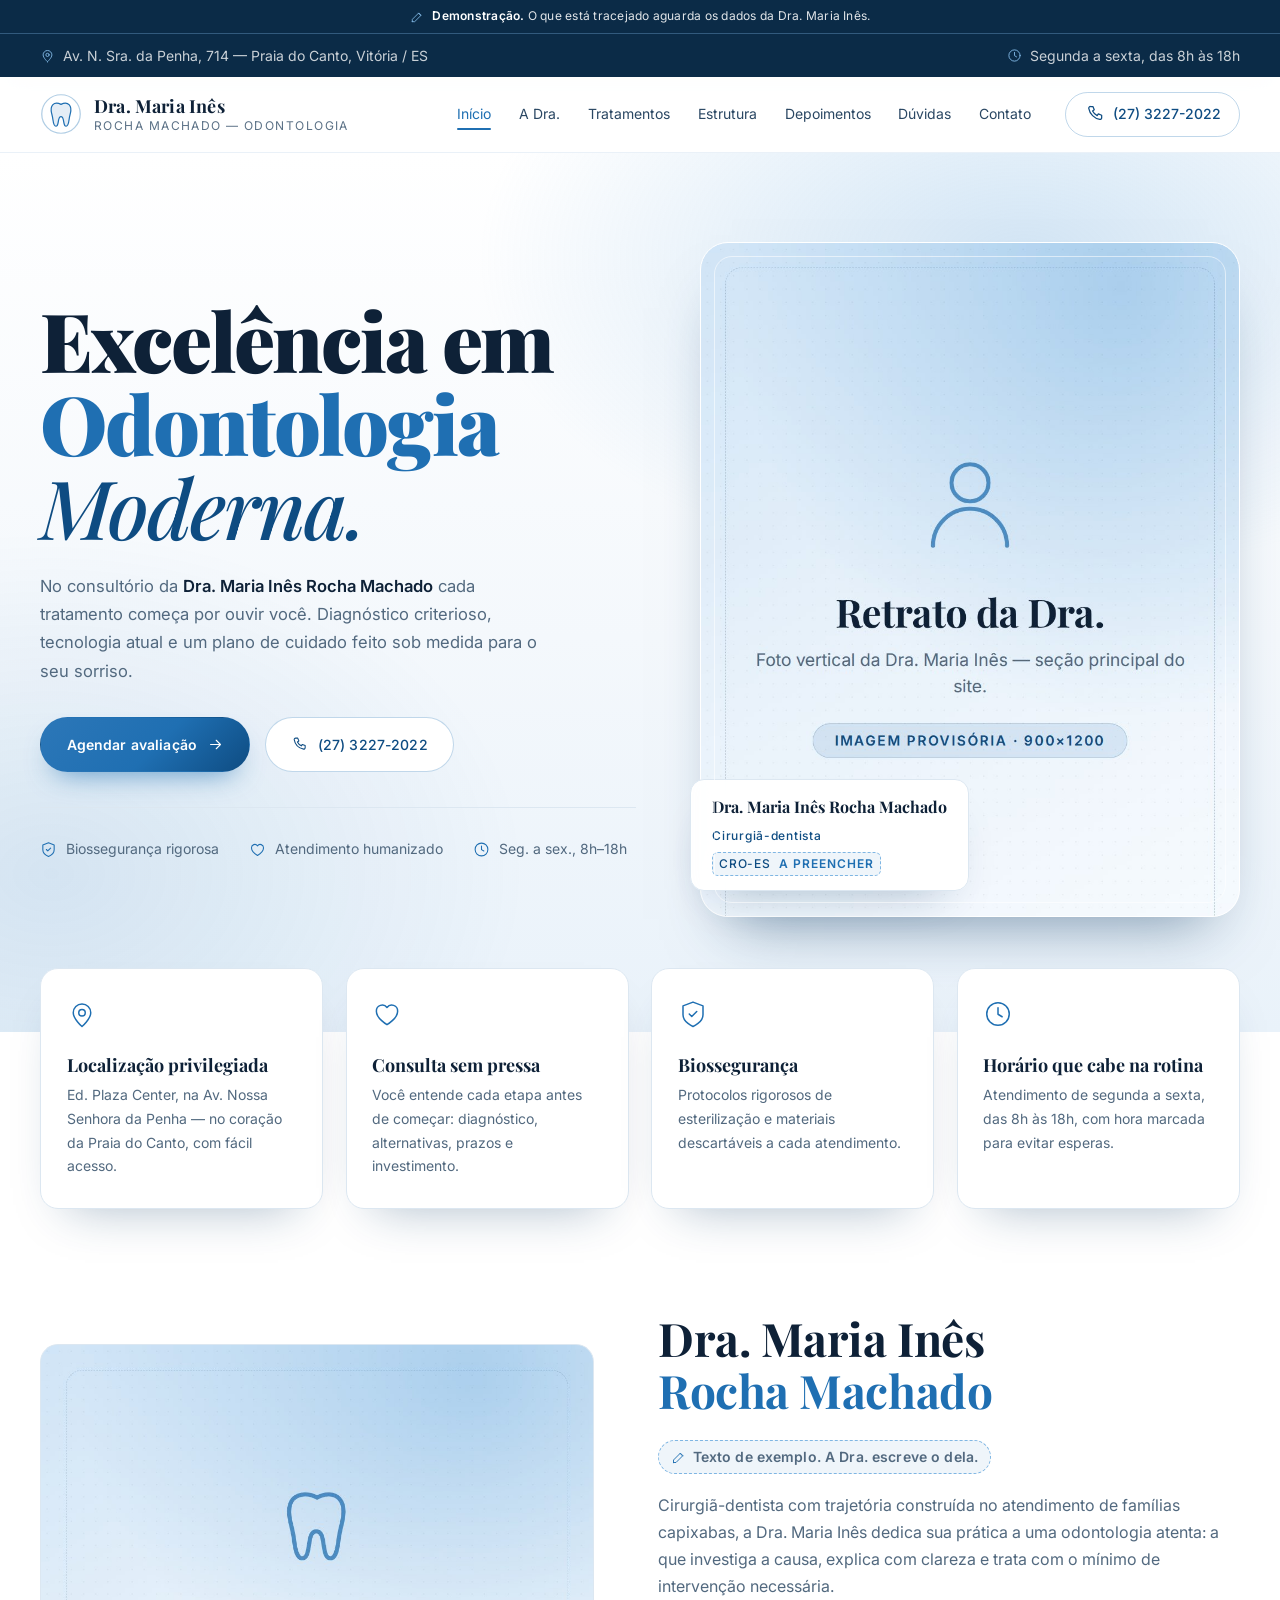
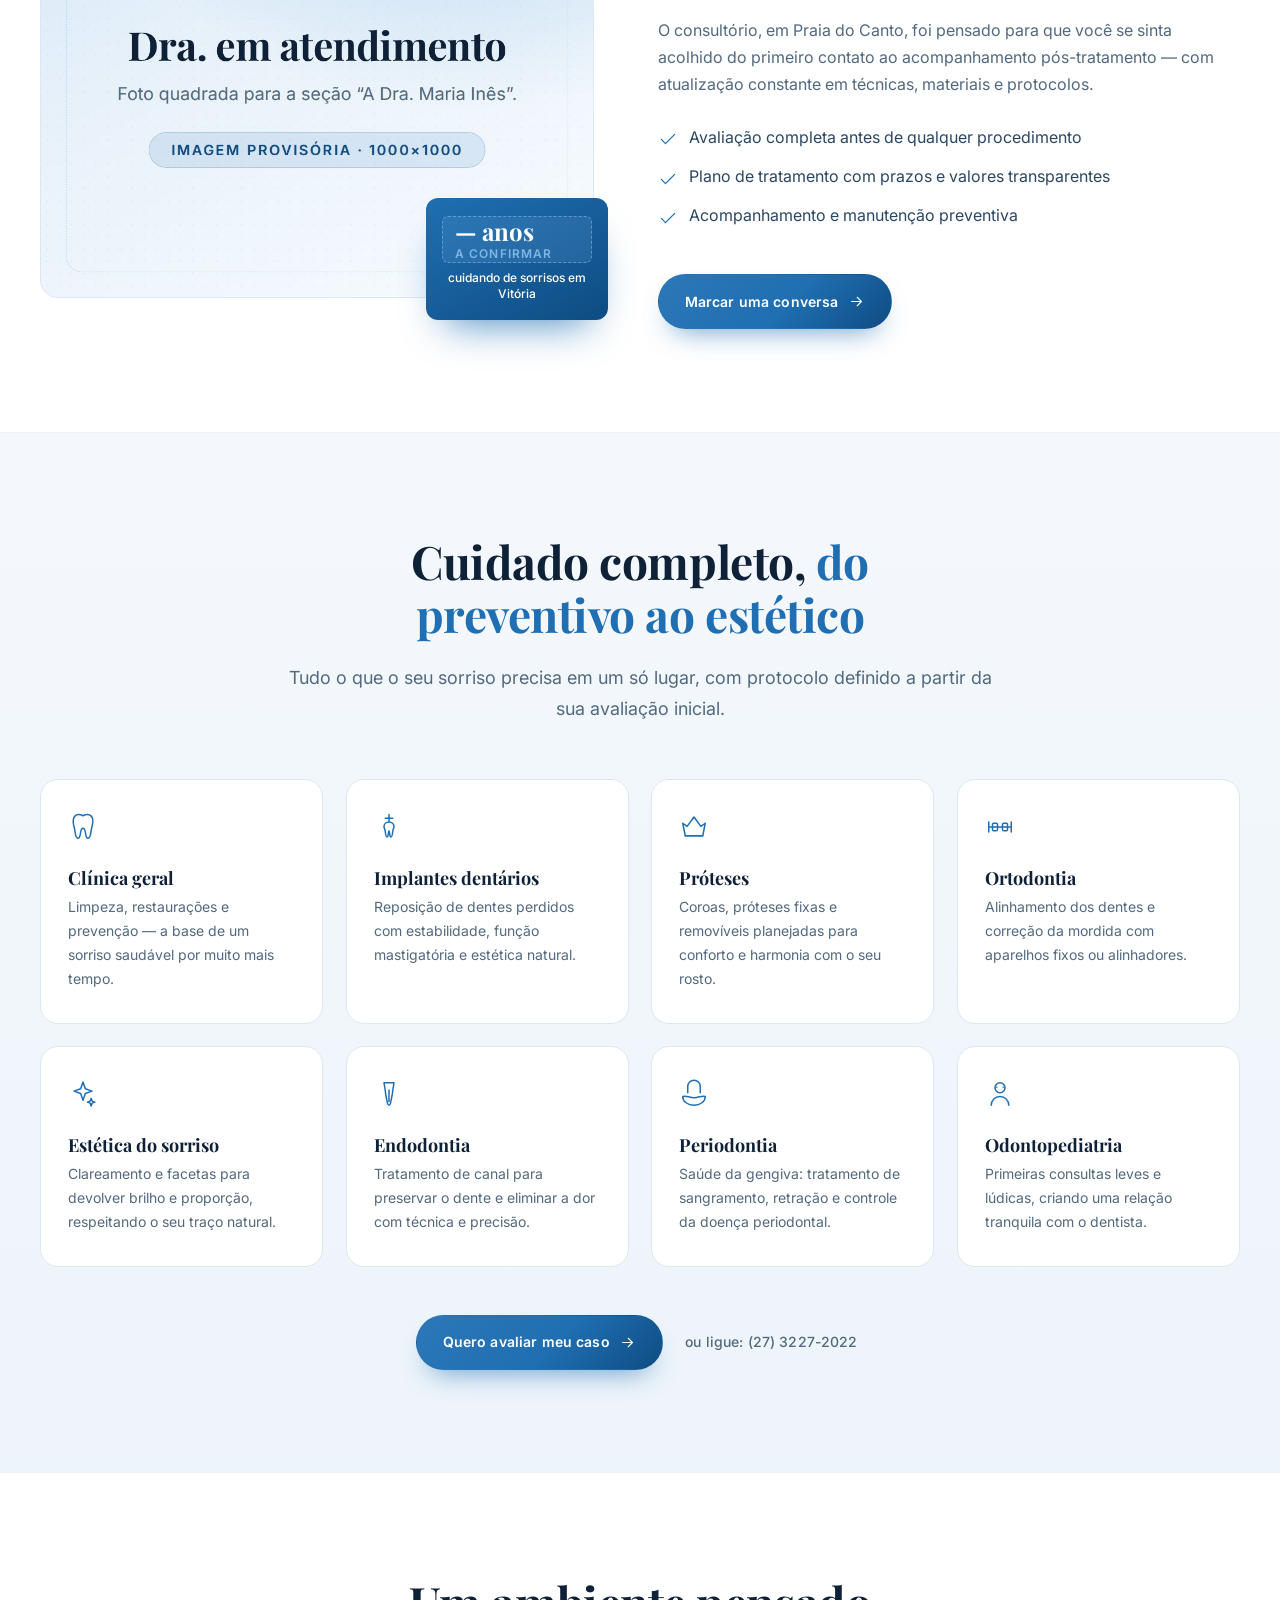
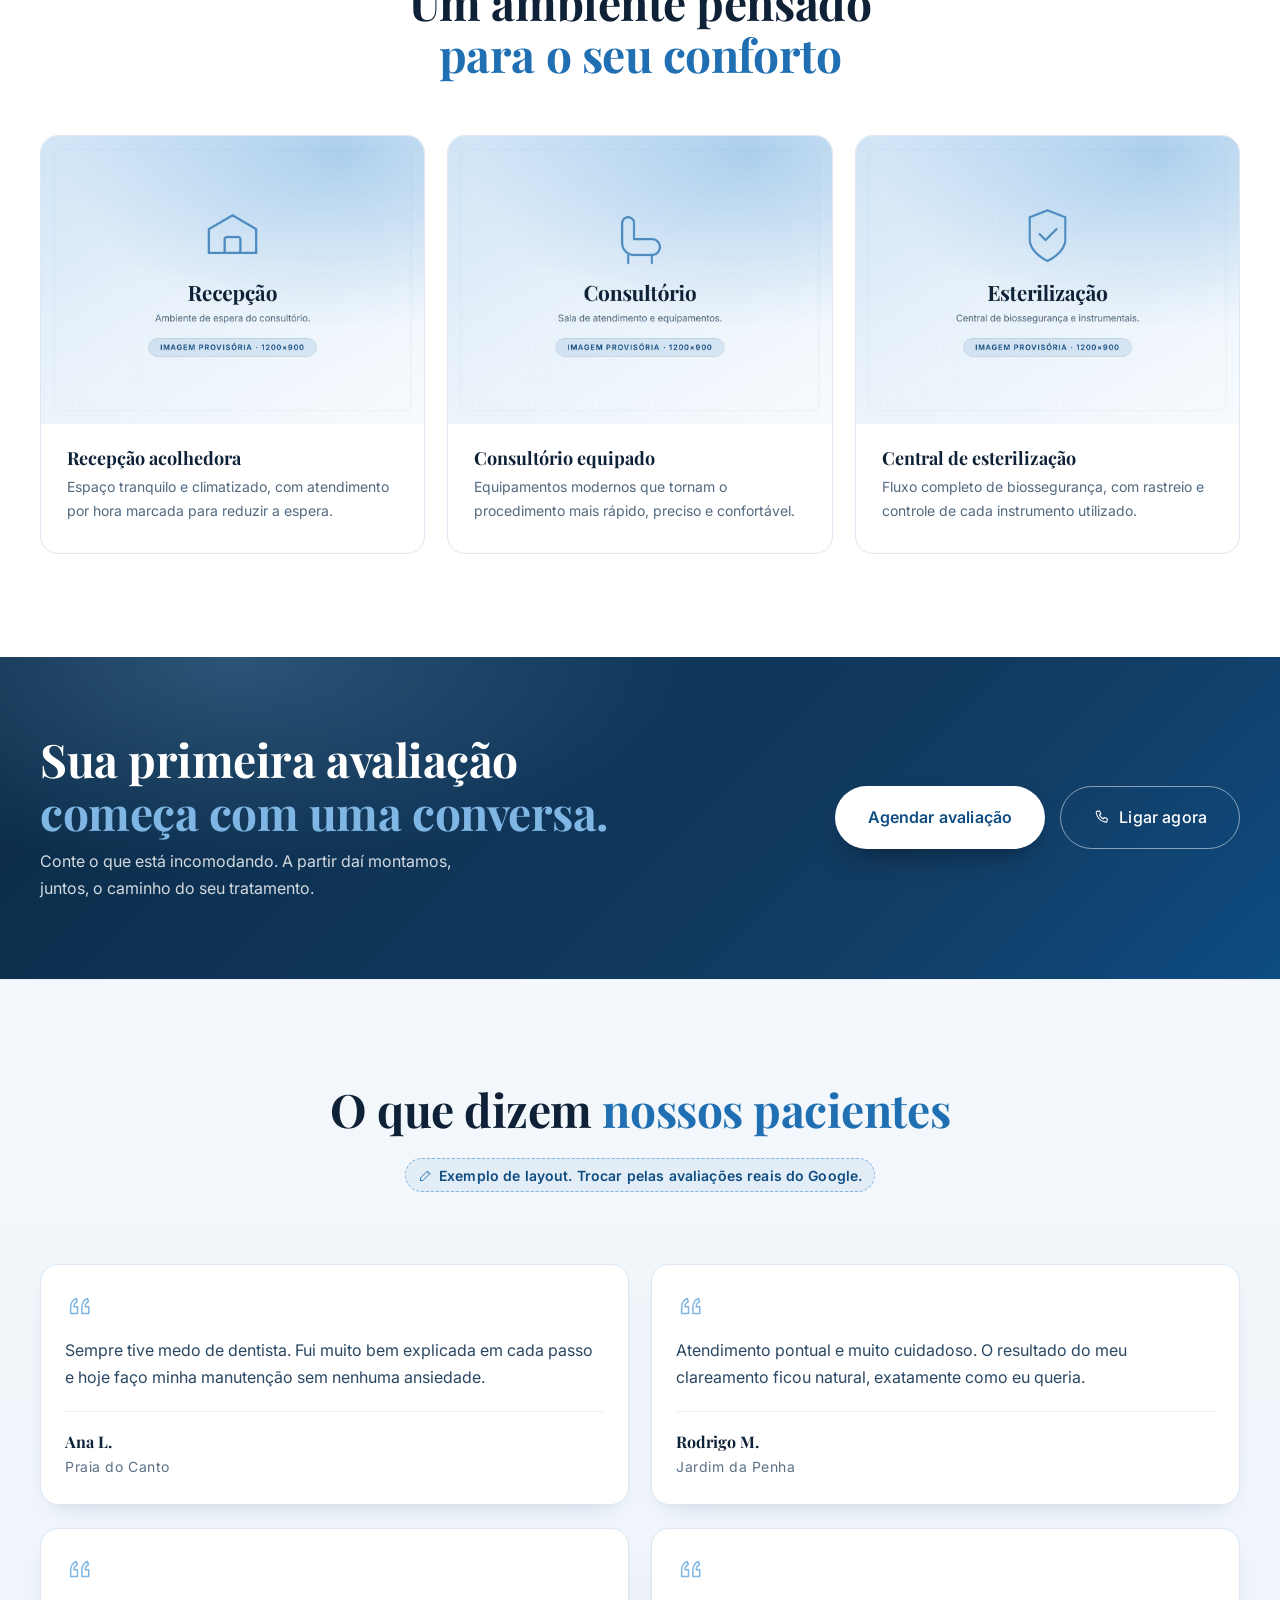
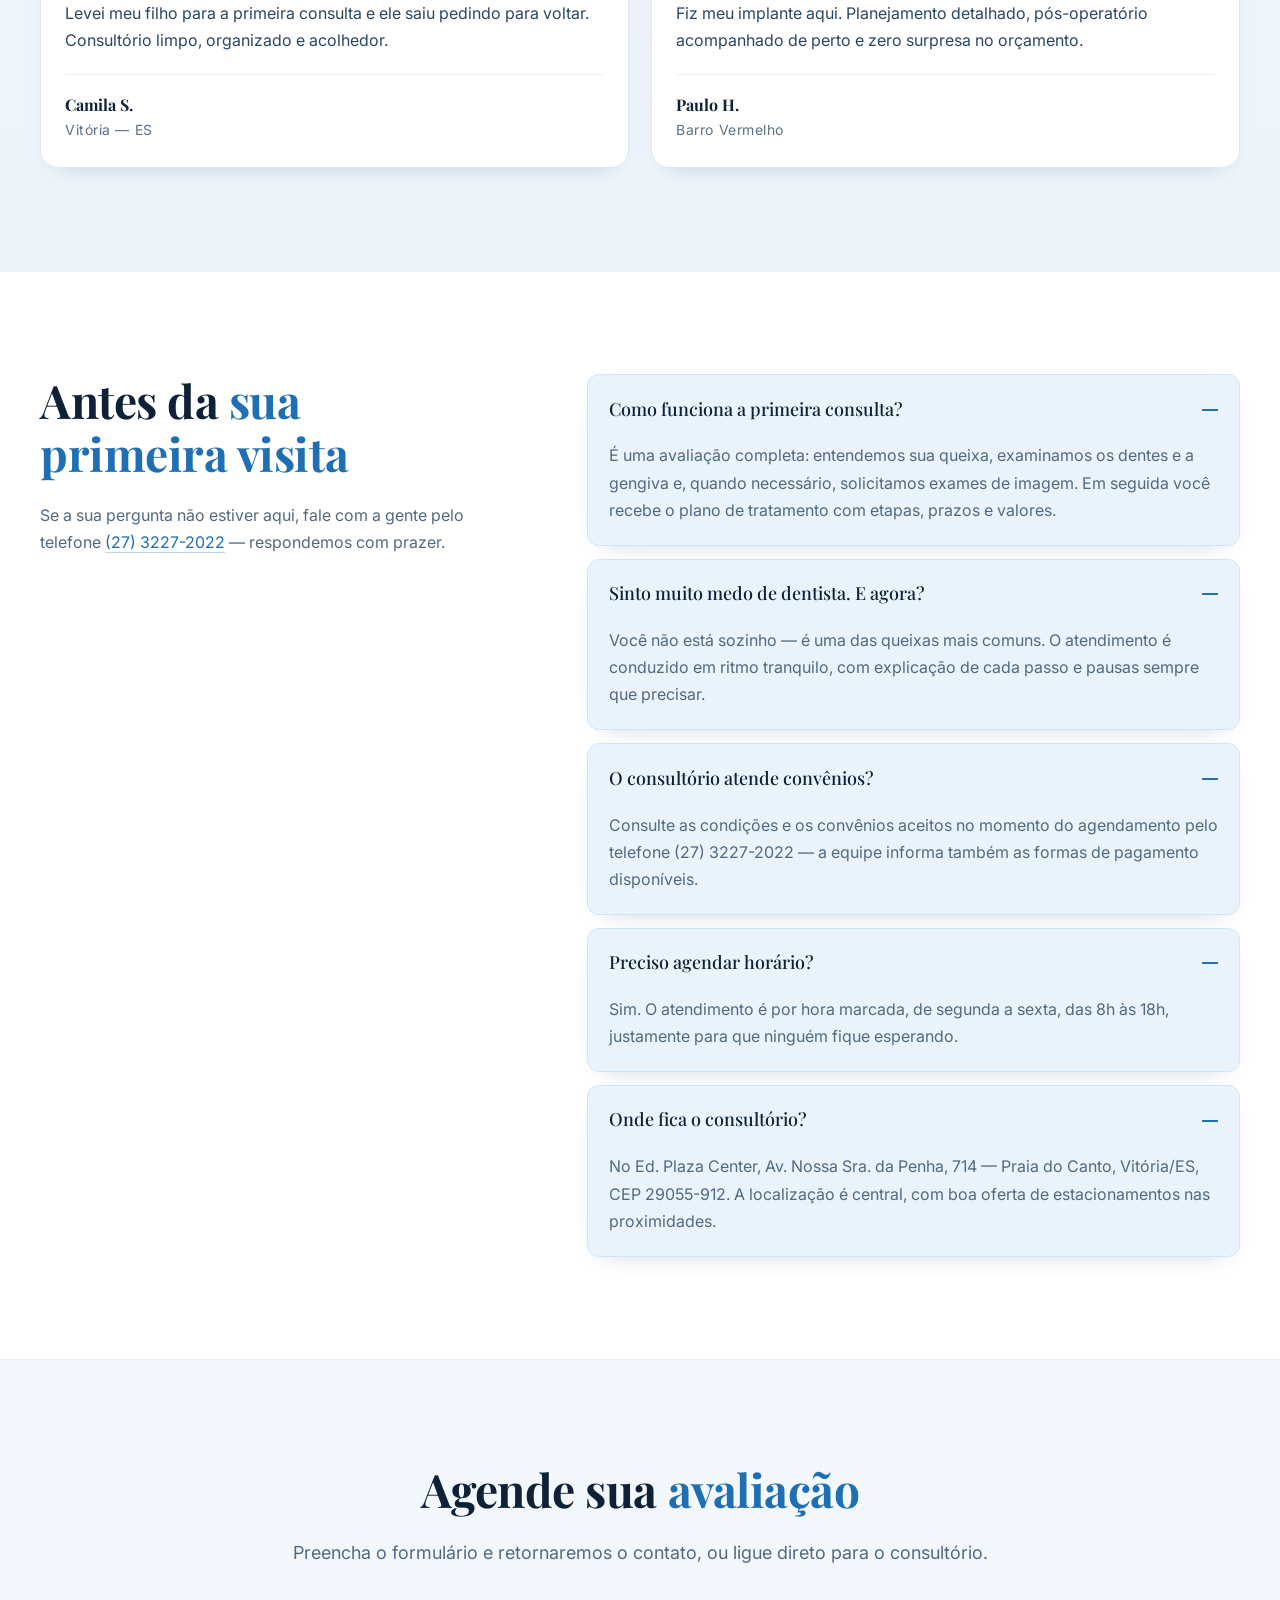
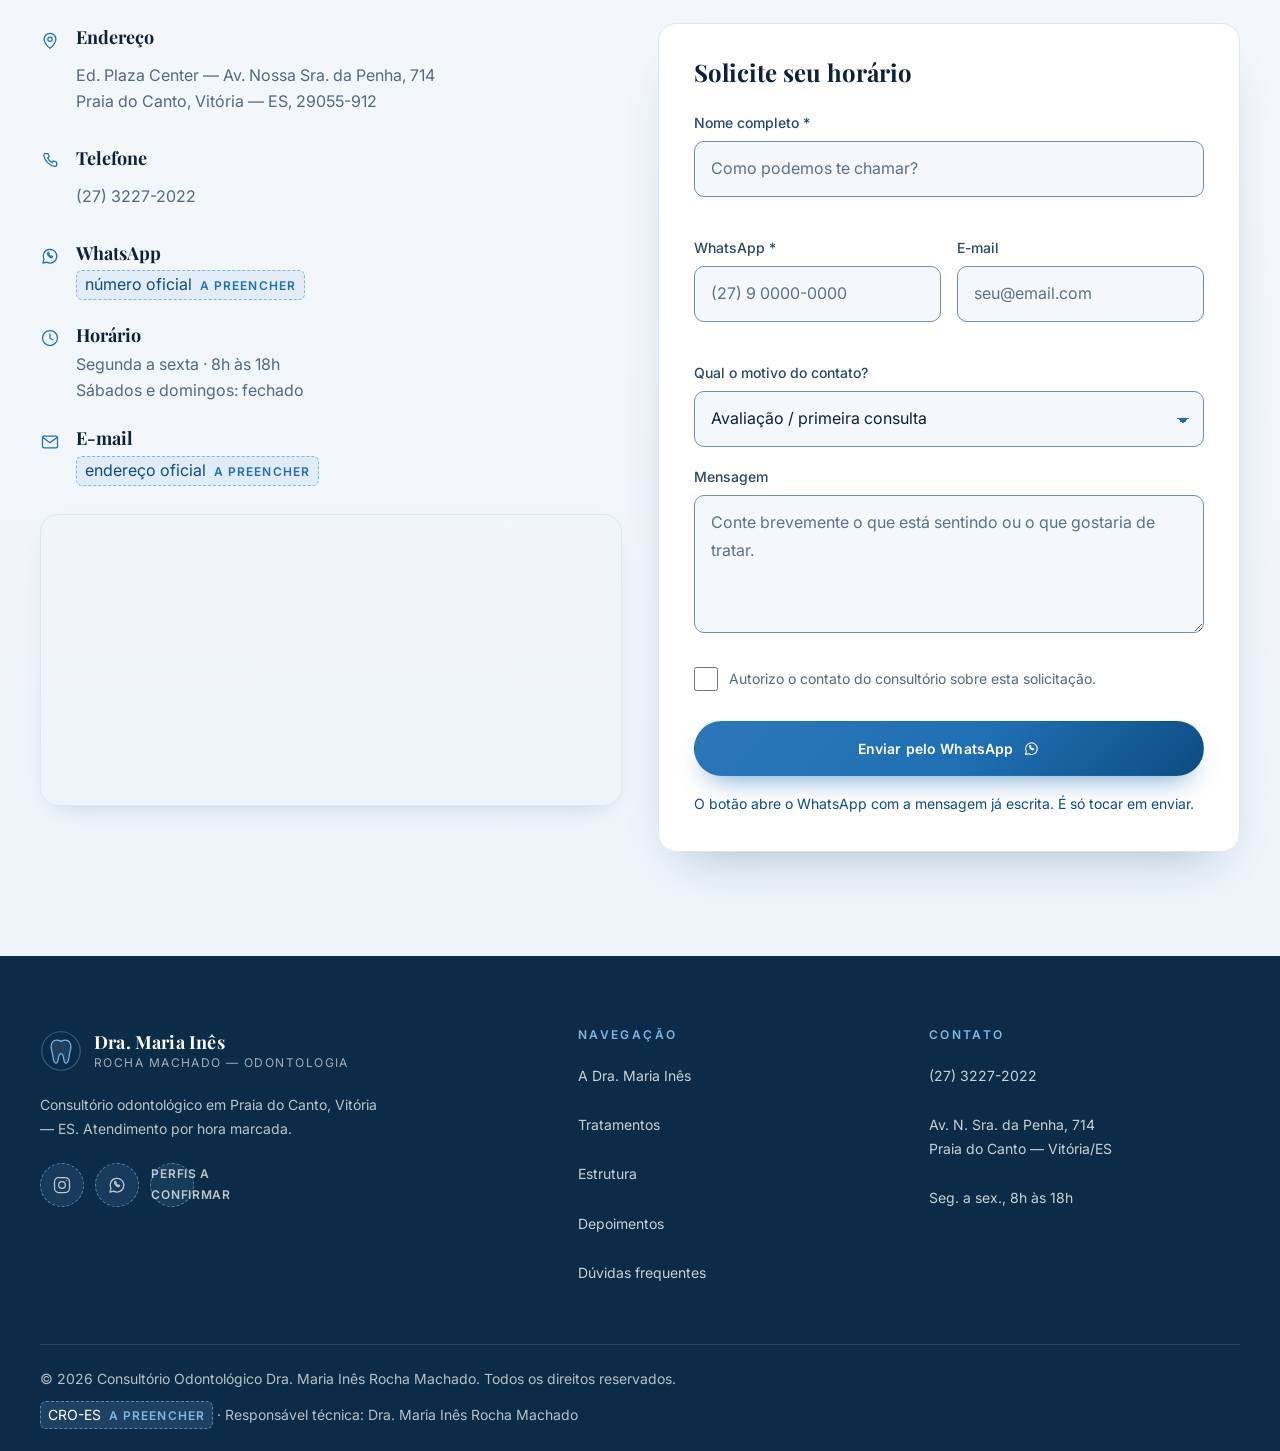
==== index.html @ 384d3918 "first commit" ====
<!DOCTYPE html>
<html lang="pt-BR">
<head>
<meta charset="utf-8">
<meta name="viewport" content="width=device-width, initial-scale=1, viewport-fit=cover">
<title>Consultório Odontológico Dra. Maria Inês Rocha Machado | Praia do Canto, Vitória - ES</title>
<meta name="description" content="Consultório odontológico da Dra. Maria Inês Rocha Machado em Praia do Canto, Vitória - ES. Clínica geral, implantes, ortodontia, estética do sorriso e próteses. Agende sua avaliação: (27) 3227-2022.">
<meta name="theme-color" content="#0B2B47">

<!-- ANTES DE PUBLICAR: definir o domínio real e então
     1) acrescentar <link rel="canonical" href="https://DOMINIO/">
     2) acrescentar <meta property="og:url" content="https://DOMINIO/">
     3) trocar og:image pela URL ABSOLUTA https://DOMINIO/assets/og-capa.jpg
     Sem URL absoluta, a prévia do link sai em branco no WhatsApp. -->

<!-- Open Graph -->
<meta property="og:type" content="website">
<meta property="og:title" content="Consultório Odontológico Dra. Maria Inês Rocha Machado">
<meta property="og:description" content="Odontologia moderna e atendimento humanizado em Praia do Canto, Vitória - ES.">
<meta property="og:image" content="assets/og-capa.jpg">
<meta property="og:locale" content="pt_BR">

<link rel="icon" href="data:image/svg+xml,<svg xmlns='http://www.w3.org/2000/svg' viewBox='0 0 100 100'><text y='.9em' font-size='90'>🦷</text></svg>">

<link rel="preconnect" href="https://fonts.googleapis.com">
<link rel="preconnect" href="https://fonts.gstatic.com" crossorigin>
<link href="https://fonts.googleapis.com/css2?family=Inter:wght@300;400;500;600&family=Playfair+Display:ital,wght@0,500;0,700;0,900;1,500&display=swap" rel="stylesheet">

<link rel="stylesheet" href="css/styles.css">

<!-- Dados estruturados para o Google (SEO local).
     Só contém o que foi verificado no Google Maps. Não acrescentar geo, priceRange
     ou aggregateRating sem dado real: marcação falsa é penalizada e, aqui, seria invenção. -->
<script type="application/ld+json">
{
  "@context": "https://schema.org",
  "@type": "Dentist",
  "name": "Consultório Odontológico Dra. Maria Inês Rocha Machado",
  "image": "assets/og-capa.jpg",
  "telephone": "+55-27-3227-2022",
  "address": {
    "@type": "PostalAddress",
    "streetAddress": "Av. Nossa Sra. da Penha, 714 - Ed. Plaza Center",
    "addressLocality": "Vitória",
    "addressRegion": "ES",
    "postalCode": "29055-912",
    "addressCountry": "BR"
  },
  "areaServed": "Vitória, ES",
  "openingHoursSpecification": [{
    "@type": "OpeningHoursSpecification",
    "dayOfWeek": ["Monday","Tuesday","Wednesday","Thursday","Friday"],
    "opens": "08:00",
    "closes": "18:00"
  }]
}
</script>
</head>
<body>

<!-- ============ SPRITE DE ÍCONES ============ -->
<svg class="sprite" aria-hidden="true" focusable="false" xmlns="http://www.w3.org/2000/svg">
  <symbol id="i-tooth" viewBox="0 0 24 24"><path d="M12 3c2.2-1.2 5-1.3 6.6.3 1.7 1.8 1.5 4.6.9 7.1-.5 2-.8 3-1.1 5.3-.3 2.3-.7 5.3-2.4 5.3-1.5 0-1.7-2.2-2-4.2-.3-2-.6-3.8-2-3.8s-1.7 1.8-2 3.8c-.3 2-.5 4.2-2 4.2-1.7 0-2.1-3-2.4-5.3-.3-2.3-.6-3.3-1.1-5.3C4 7.9 3.8 5.1 5.5 3.3 7.1 1.7 9.8 1.8 12 3Z"/></symbol>
  <symbol id="i-implant" viewBox="0 0 24 24"><path d="M12 2v6M9 5h6M12 8c-2.2 0-4 1.6-4 3.6 0 1.4.7 2 .9 3.3.2 1.3.4 5.1 1.5 5.1.9 0 .9-1.6 1.1-3 .2-1.3.3-2.1.5-2.1s.3.8.5 2.1c.2 1.4.2 3 1.1 3 1.1 0 1.3-3.8 1.5-5.1.2-1.3.9-1.9.9-3.3 0-2-1.8-3.6-4-3.6Z"/></symbol>
  <symbol id="i-crown" viewBox="0 0 24 24"><path d="M3 9l3.5 2.5L12 4l5.5 7.5L21 9l-2 10H5L3 9Z"/><path d="M5 19h14"/></symbol>
  <symbol id="i-braces" viewBox="0 0 24 24"><path d="M3 8v8M21 8v8M3 12h18"/><rect x="6" y="9" width="4" height="6" rx="1"/><rect x="14" y="9" width="4" height="6" rx="1"/></symbol>
  <symbol id="i-sparkle" viewBox="0 0 24 24"><path d="M12 2.5l1.9 5.3 5.3 1.9-5.3 1.9L12 17l-1.9-5.4-5.3-1.9 5.3-1.9L12 2.5Z"/><path d="M18.5 15.5l.8 2.2 2.2.8-2.2.8-.8 2.2-.8-2.2-2.2-.8 2.2-.8.8-2.2Z"/></symbol>
  <symbol id="i-root" viewBox="0 0 24 24"><path d="M8 3h8l-1 6c0 3-1 6-1.5 9-.2 1.3-.5 3-1.5 3s-1.3-1.7-1.5-3C10 15 9 12 9 9L8 3Z"/><path d="M12 9v9"/></symbol>
  <symbol id="i-gum" viewBox="0 0 24 24"><path d="M3 14c3-1 5 1 9 1s6-2 9-1c0 4-4 7-9 7s-9-3-9-7Z"/><path d="M7 11V6a5 5 0 0 1 10 0v5"/></symbol>
  <symbol id="i-child" viewBox="0 0 24 24"><circle cx="12" cy="7" r="4"/><path d="M5 21c0-3.9 3.1-7 7-7s7 3.1 7 7"/><path d="M9.5 6.5h.01M14.5 6.5h.01"/></symbol>
  <symbol id="i-pin" viewBox="0 0 24 24"><path d="M12 22s7-6.1 7-11a7 7 0 1 0-14 0c0 4.9 7 11 7 11Z"/><circle cx="12" cy="11" r="2.6"/></symbol>
  <symbol id="i-clock" viewBox="0 0 24 24"><circle cx="12" cy="12" r="9"/><path d="M12 7v5.2l3.3 2"/></symbol>
  <symbol id="i-phone" viewBox="0 0 24 24"><path d="M6.5 3h3l1.6 4-2 1.4a12 12 0 0 0 5.5 5.5l1.4-2 4 1.6v3a2 2 0 0 1-2.2 2A16.5 16.5 0 0 1 4.5 5.2 2 2 0 0 1 6.5 3Z"/></symbol>
  <symbol id="i-shield" viewBox="0 0 24 24"><path d="M12 22s8-3.4 8-9.5V5.5L12 2.5 4 5.5V12.5C4 18.6 12 22 12 22Z"/><path d="M9 12l2 2 4-4"/></symbol>
  <symbol id="i-heart" viewBox="0 0 24 24"><path d="M12 20.5S3.5 15.6 3.5 9.7A4.7 4.7 0 0 1 12 6.8a4.7 4.7 0 0 1 8.5 2.9c0 5.9-8.5 10.8-8.5 10.8Z"/></symbol>
  <symbol id="i-check" viewBox="0 0 24 24"><path d="M4 12.5l5 5L20 6.5"/></symbol>
  <symbol id="i-arrow" viewBox="0 0 24 24"><path d="M5 12h14M13 6l6 6-6 6"/></symbol>
  <symbol id="i-mail" viewBox="0 0 24 24"><rect x="3" y="5" width="18" height="14" rx="2"/><path d="M3.5 6.5 12 13l8.5-6.5"/></symbol>
  <symbol id="i-wpp" viewBox="0 0 24 24"><path d="M3.5 20.5l1.3-4.3A8.2 8.2 0 1 1 8 19.4l-4.5 1.1Z"/><path d="M9 9.2c.2 1.4 2.2 4 3.9 4.6.6.2 1.3.3 1.7-.2l.6-.8-2-1-.6.7c-1-.5-1.8-1.3-2.2-2.3l.8-.5-.8-2-.9.4c-.5.3-.6.7-.5 1.1Z"/></symbol>
  <symbol id="i-insta" viewBox="0 0 24 24"><rect x="3" y="3" width="18" height="18" rx="5"/><circle cx="12" cy="12" r="4"/><path d="M17.5 6.5h.01"/></symbol>
  <symbol id="i-menu" viewBox="0 0 24 24"><path d="M4 7h16M4 12h16M4 17h16"/></symbol>
  <symbol id="i-close" viewBox="0 0 24 24"><path d="M6 6l12 12M18 6L6 18"/></symbol>
  <symbol id="i-quote" viewBox="0 0 24 24"><path d="M9 6c-3 1.2-4.5 3.6-4.5 7.2V18H10v-5.4H7.2c0-2 .8-3.3 2.6-4L9 6Zm9 0c-3 1.2-4.5 3.6-4.5 7.2V18H19v-5.4h-2.8c0-2 .8-3.3 2.6-4L18 6Z"/></symbol>
  <symbol id="i-edit" viewBox="0 0 24 24"><path d="M4 20h4L19 9l-4-4L4 16v4Z"/><path d="M14.5 5.5 18.5 9.5"/></symbol>
</svg>

<a class="skip" href="#inicio">Pular para o conteúdo</a>

<!-- ============ FAIXA DE DEMONSTRAÇÃO ============
     Presente em todos os quadros do vídeo de apresentação.
     REMOVER quando o site for publicado com os dados reais. -->
<div class="demo-bar" role="note">
  <svg class="ico" aria-hidden="true"><use href="#i-edit"></use></svg>
  <span><b>Demonstração.</b> O que está tracejado aguarda os dados da Dra. Maria Inês.</span>
</div>

<!-- ============ TOPO ============ -->
<div class="topbar">
  <div class="wrap topbar__in">
    <span><svg class="ico" aria-hidden="true"><use href="#i-pin"></use></svg> Av. N. Sra. da Penha, 714 — Praia do Canto, Vitória&nbsp;/&nbsp;ES</span>
    <span class="topbar__hours"><svg class="ico" aria-hidden="true"><use href="#i-clock"></use></svg> Segunda a sexta, das 8h às 18h</span>
  </div>
</div>

<header class="header" id="header">
  <div class="wrap header__in">
    <a class="brand" href="#inicio" aria-label="Página inicial">
      <span class="brand__mark" aria-hidden="true">
        <svg viewBox="0 0 48 48"><circle cx="24" cy="24" r="22"/><path d="M24 13c3.3-1.7 7.3-1.8 9.5.5 2.3 2.5 2 6.4 1.2 9.8-.7 2.8-1.1 4.2-1.5 7.3-.4 3.2-1 7.4-3.4 7.4-2.1 0-2.4-3-2.8-5.8-.4-2.8-.8-5.3-3-5.3s-2.6 2.5-3 5.3c-.4 2.8-.7 5.8-2.8 5.8-2.4 0-3-4.2-3.4-7.4-.4-3.1-.8-4.5-1.5-7.3-.8-3.4-1.1-7.3 1.2-9.8 2.2-2.3 6.2-2.2 9.5-.5Z"/></svg>
      </span>
      <span class="brand__txt">
        <strong>Dra. Maria Inês</strong>
        <em>Rocha Machado — Odontologia</em>
      </span>
    </a>

    <nav class="nav" id="nav" aria-label="Navegação principal">
      <a href="#inicio">Início</a>
      <a href="#sobre">A&nbsp;Dra.</a>
      <a href="#tratamentos">Tratamentos</a>
      <a href="#estrutura">Estrutura</a>
      <a href="#depoimentos">Depoimentos</a>
      <a href="#duvidas">Dúvidas</a>
      <a href="#contato">Contato</a>
      <a class="btn btn--accent nav__cta" href="#contato">Agendar avaliação</a>
    </nav>

    <a class="header__tel" href="tel:+552732272022">
      <svg class="ico" aria-hidden="true"><use href="#i-phone"></use></svg>
      <span>(27) 3227-2022</span>
    </a>

    <button class="burger" id="burger" aria-expanded="false" aria-controls="nav" aria-label="Abrir menu">
      <svg class="ico ico--menu" aria-hidden="true"><use href="#i-menu"></use></svg>
      <svg class="ico ico--close" aria-hidden="true"><use href="#i-close"></use></svg>
    </button>
  </div>
</header>

<main>

<!-- ============ HERO ============ -->
<section class="hero" id="inicio">
  <div class="wrap hero__in">
    <div class="hero__copy">
      <h1 class="hero__title">
        Excelência em<br>
        <span class="accent">Odontologia</span><br>
        <span class="serif-i">Moderna.</span>
      </h1>
      <p class="hero__lead">
        No consultório da <strong>Dra. Maria Inês Rocha Machado</strong> cada tratamento começa por ouvir você.
        Diagnóstico criterioso, tecnologia atual e um plano de cuidado feito sob medida para o seu sorriso.
      </p>
      <div class="hero__cta">
        <a class="btn btn--accent" href="#contato">Agendar avaliação <svg class="ico" aria-hidden="true"><use href="#i-arrow"></use></svg></a>
        <a class="btn btn--ghost" href="tel:+552732272022"><svg class="ico" aria-hidden="true"><use href="#i-phone"></use></svg> (27) 3227-2022</a>
      </div>
      <ul class="hero__facts">
        <li><svg class="ico" aria-hidden="true"><use href="#i-shield"></use></svg> Biossegurança rigorosa</li>
        <li><svg class="ico" aria-hidden="true"><use href="#i-heart"></use></svg> Atendimento humanizado</li>
        <li><svg class="ico" aria-hidden="true"><use href="#i-clock"></use></svg> Seg. a sex., 8h–18h</li>
      </ul>
    </div>

    <!-- Placeholder rotulado. Trocar assets/dra-maria-ines.jpg pela foto oficial (retrato vertical, ~900x1200).
         Enquanto não houver foto real, nenhuma pessoa pode ocupar este lugar. -->
    <figure class="hero__photo">
      <div class="hero__photo-img"></div>
      <figcaption class="hero__badge">
        <strong>Dra. Maria Inês Rocha Machado</strong>
        <span>Cirurgiã-dentista</span>
        <span class="slot" data-falta="a preencher">CRO-ES</span>
      </figcaption>
    </figure>
  </div>
</section>

<!-- ============ DIFERENCIAIS ============ -->
<section class="strip" aria-labelledby="tit-diferenciais">
  <h2 class="sr-only" id="tit-diferenciais">Diferenciais do consultório</h2>
  <div class="wrap grid grid--4">
    <article class="card card--mini">
      <svg class="ico ico--lg" aria-hidden="true"><use href="#i-pin"></use></svg>
      <h3>Localização privilegiada</h3>
      <p>Ed. Plaza Center, na Av. Nossa Senhora da Penha — no coração da Praia do Canto, com fácil acesso.</p>
    </article>
    <article class="card card--mini">
      <svg class="ico ico--lg" aria-hidden="true"><use href="#i-heart"></use></svg>
      <h3>Consulta sem pressa</h3>
      <p>Você entende cada etapa antes de começar: diagnóstico, alternativas, prazos e investimento.</p>
    </article>
    <article class="card card--mini">
      <svg class="ico ico--lg" aria-hidden="true"><use href="#i-shield"></use></svg>
      <h3>Biossegurança</h3>
      <p>Protocolos rigorosos de esterilização e materiais descartáveis a cada atendimento.</p>
    </article>
    <article class="card card--mini">
      <svg class="ico ico--lg" aria-hidden="true"><use href="#i-clock"></use></svg>
      <h3>Horário que cabe na rotina</h3>
      <p>Atendimento de segunda a sexta, das 8h às 18h, com hora marcada para evitar esperas.</p>
    </article>
  </div>
</section>

<!-- ============ SOBRE ============ -->
<section class="section" id="sobre">
  <div class="wrap split">
    <figure class="split__media">
      <div class="frame frame--about"></div>
      <div class="stat">
        <strong class="slot slot--dark" data-falta="a confirmar">— anos</strong>
        <span>cuidando de sorrisos em Vitória</span>
      </div>
    </figure>
    <div class="split__copy">
      <h2>Dra. Maria Inês <span class="accent">Rocha Machado</span></h2>
      <p class="demo-note"><svg class="ico" aria-hidden="true"><use href="#i-edit"></use></svg> Texto de exemplo. A Dra. escreve o dela.</p>
      <p>
        Cirurgiã-dentista com trajetória construída no atendimento de famílias capixabas, a Dra. Maria Inês
        dedica sua prática a uma odontologia atenta: a que investiga a causa, explica com clareza e trata
        com o mínimo de intervenção necessária.
      </p>
      <p>
        O consultório, em Praia do Canto, foi pensado para que você se sinta acolhido do primeiro contato
        ao acompanhamento pós-tratamento — com atualização constante em técnicas, materiais e protocolos.
      </p>
      <ul class="checks">
        <li><svg class="ico" aria-hidden="true"><use href="#i-check"></use></svg> Avaliação completa antes de qualquer procedimento</li>
        <li><svg class="ico" aria-hidden="true"><use href="#i-check"></use></svg> Plano de tratamento com prazos e valores transparentes</li>
        <li><svg class="ico" aria-hidden="true"><use href="#i-check"></use></svg> Acompanhamento e manutenção preventiva</li>
      </ul>
      <a class="btn btn--accent" href="#contato">Marcar uma conversa <svg class="ico" aria-hidden="true"><use href="#i-arrow"></use></svg></a>
    </div>
  </div>
</section>

<!-- ============ TRATAMENTOS ============ -->
<section class="section section--alt" id="tratamentos">
  <div class="wrap">
    <header class="head">
      <h2>Cuidado completo, <span class="accent">do preventivo ao estético</span></h2>
      <p class="head__lead">Tudo o que o seu sorriso precisa em um só lugar, com protocolo definido a partir da sua avaliação inicial.</p>
    </header>

    <div class="grid grid--4 services">
      <article class="card card--svc"><svg class="ico ico--lg" aria-hidden="true"><use href="#i-tooth"></use></svg>
        <h3>Clínica geral</h3><p>Limpeza, restaurações e prevenção — a base de um sorriso saudável por muito mais tempo.</p></article>
      <article class="card card--svc"><svg class="ico ico--lg" aria-hidden="true"><use href="#i-implant"></use></svg>
        <h3>Implantes dentários</h3><p>Reposição de dentes perdidos com estabilidade, função mastigatória e estética natural.</p></article>
      <article class="card card--svc"><svg class="ico ico--lg" aria-hidden="true"><use href="#i-crown"></use></svg>
        <h3>Próteses</h3><p>Coroas, próteses fixas e removíveis planejadas para conforto e harmonia com o seu rosto.</p></article>
      <article class="card card--svc"><svg class="ico ico--lg" aria-hidden="true"><use href="#i-braces"></use></svg>
        <h3>Ortodontia</h3><p>Alinhamento dos dentes e correção da mordida com aparelhos fixos ou alinhadores.</p></article>
      <article class="card card--svc"><svg class="ico ico--lg" aria-hidden="true"><use href="#i-sparkle"></use></svg>
        <h3>Estética do sorriso</h3><p>Clareamento e facetas para devolver brilho e proporção, respeitando o seu traço natural.</p></article>
      <article class="card card--svc"><svg class="ico ico--lg" aria-hidden="true"><use href="#i-root"></use></svg>
        <h3>Endodontia</h3><p>Tratamento de canal para preservar o dente e eliminar a dor com técnica e precisão.</p></article>
      <article class="card card--svc"><svg class="ico ico--lg" aria-hidden="true"><use href="#i-gum"></use></svg>
        <h3>Periodontia</h3><p>Saúde da gengiva: tratamento de sangramento, retração e controle da doença periodontal.</p></article>
      <article class="card card--svc"><svg class="ico ico--lg" aria-hidden="true"><use href="#i-child"></use></svg>
        <h3>Odontopediatria</h3><p>Primeiras consultas leves e lúdicas, criando uma relação tranquila com o dentista.</p></article>
    </div>

    <div class="head__after">
      <a class="btn btn--accent" href="#contato">Quero avaliar meu caso <svg class="ico" aria-hidden="true"><use href="#i-arrow"></use></svg></a>
      <a class="btn btn--link" href="tel:+552732272022">ou ligue: (27) 3227-2022</a>
    </div>
  </div>
</section>

<!-- ============ ESTRUTURA ============ -->
<!-- Placeholders rotulados. Substituir por fotos reais: assets/estrutura-1.jpg, -2, -3 (formato 4:3) -->
<section class="section" id="estrutura">
  <div class="wrap">
    <header class="head">
      <h2>Um ambiente pensado <span class="accent">para o seu conforto</span></h2>
    </header>
    <div class="grid grid--3">
      <article class="card card--photo">
        <div class="frame frame--s1"></div>
        <div class="card__body"><h3>Recepção acolhedora</h3><p>Espaço tranquilo e climatizado, com atendimento por hora marcada para reduzir a espera.</p></div>
      </article>
      <article class="card card--photo">
        <div class="frame frame--s2"></div>
        <div class="card__body"><h3>Consultório equipado</h3><p>Equipamentos modernos que tornam o procedimento mais rápido, preciso e confortável.</p></div>
      </article>
      <article class="card card--photo">
        <div class="frame frame--s3"></div>
        <div class="card__body"><h3>Central de esterilização</h3><p>Fluxo completo de biossegurança, com rastreio e controle de cada instrumento utilizado.</p></div>
      </article>
    </div>
  </div>
</section>

<!-- ============ FAIXA DE DESTAQUE ============ -->
<section class="band">
  <div class="wrap band__in">
    <div>
      <h2>Sua primeira avaliação<br><span class="accent">começa com uma conversa.</span></h2>
      <p>Conte o que está incomodando. A partir daí montamos, juntos, o caminho do seu tratamento.</p>
    </div>
    <div class="band__cta">
      <a class="btn btn--accent btn--lg" href="#contato">Agendar avaliação</a>
      <a class="btn btn--ghost btn--lg" href="tel:+552732272022"><svg class="ico" aria-hidden="true"><use href="#i-phone"></use></svg> Ligar agora</a>
    </div>
  </div>
</section>

<!-- ============ DEPOIMENTOS ============ -->
<section class="section section--alt" id="depoimentos">
  <div class="wrap">
    <header class="head">
      <h2>O que dizem <span class="accent">nossos pacientes</span></h2>
      <p class="demo-note"><svg class="ico" aria-hidden="true"><use href="#i-edit"></use></svg> Exemplo de layout. Trocar pelas avaliações reais do Google.</p>
    </header>

    <ul class="quotes">
      <li class="quote">
        <div class="quote__card">
          <svg class="ico ico--lg" aria-hidden="true"><use href="#i-quote"></use></svg>
          <p>Sempre tive medo de dentista. Fui muito bem explicada em cada passo e hoje faço minha manutenção sem nenhuma ansiedade.</p>
          <footer><strong>Ana&nbsp;L.</strong><span>Praia do Canto</span></footer>
        </div>
      </li>
      <li class="quote">
        <div class="quote__card">
          <svg class="ico ico--lg" aria-hidden="true"><use href="#i-quote"></use></svg>
          <p>Atendimento pontual e muito cuidadoso. O resultado do meu clareamento ficou natural, exatamente como eu queria.</p>
          <footer><strong>Rodrigo&nbsp;M.</strong><span>Jardim da Penha</span></footer>
        </div>
      </li>
      <li class="quote">
        <div class="quote__card">
          <svg class="ico ico--lg" aria-hidden="true"><use href="#i-quote"></use></svg>
          <p>Levei meu filho para a primeira consulta e ele saiu pedindo para voltar. Consultório limpo, organizado e acolhedor.</p>
          <footer><strong>Camila&nbsp;S.</strong><span>Vitória — ES</span></footer>
        </div>
      </li>
      <li class="quote">
        <div class="quote__card">
          <svg class="ico ico--lg" aria-hidden="true"><use href="#i-quote"></use></svg>
          <p>Fiz meu implante aqui. Planejamento detalhado, pós-operatório acompanhado de perto e zero surpresa no orçamento.</p>
          <footer><strong>Paulo&nbsp;H.</strong><span>Barro Vermelho</span></footer>
        </div>
      </li>
    </ul>
  </div>
</section>

<!-- ============ DÚVIDAS ============ -->
<!-- Conferir respostas com o consultório (convênios, formas de pagamento e estacionamento). -->
<section class="section" id="duvidas">
  <div class="wrap split split--faq">
    <div class="split__copy">
      <h2>Antes da <span class="accent">sua primeira visita</span></h2>
      <p>Se a sua pergunta não estiver aqui, fale com a gente pelo telefone <a class="ln" href="tel:+552732272022">(27) 3227-2022</a> — respondemos com prazer.</p>
    </div>
    <div class="faq">
      <details open><summary>Como funciona a primeira consulta?<span></span></summary>
        <p>É uma avaliação completa: entendemos sua queixa, examinamos os dentes e a gengiva e, quando necessário, solicitamos exames de imagem. Em seguida você recebe o plano de tratamento com etapas, prazos e valores.</p></details>
      <details open><summary>Sinto muito medo de dentista. E agora?<span></span></summary>
        <p>Você não está sozinho — é uma das queixas mais comuns. O atendimento é conduzido em ritmo tranquilo, com explicação de cada passo e pausas sempre que precisar.</p></details>
      <details open><summary>O consultório atende convênios?<span></span></summary>
        <p>Consulte as condições e os convênios aceitos no momento do agendamento pelo telefone (27) 3227-2022 — a equipe informa também as formas de pagamento disponíveis.</p></details>
      <details open><summary>Preciso agendar horário?<span></span></summary>
        <p>Sim. O atendimento é por hora marcada, de segunda a sexta, das 8h às 18h, justamente para que ninguém fique esperando.</p></details>
      <details open><summary>Onde fica o consultório?<span></span></summary>
        <p>No Ed. Plaza Center, Av. Nossa Sra. da Penha, 714 — Praia do Canto, Vitória/ES, CEP 29055-912. A localização é central, com boa oferta de estacionamentos nas proximidades.</p></details>
    </div>
  </div>
</section>

<!-- ============ CONTATO ============ -->
<section class="section section--alt" id="contato">
  <div class="wrap">
    <header class="head">
      <h2>Agende sua <span class="accent">avaliação</span></h2>
      <p class="head__lead">Preencha o formulário e retornaremos o contato, ou ligue direto para o consultório.</p>
    </header>

    <div class="contact">
      <div class="contact__info">
        <ul class="info">
          <li><svg class="ico" aria-hidden="true"><use href="#i-pin"></use></svg>
            <div><strong>Endereço</strong>
              <a href="https://www.google.com/maps/search/?api=1&query=Av.+Nossa+Sra.+da+Penha,+714+-+Praia+do+Canto,+Vit%C3%B3ria+-+ES,+29055-912" target="_blank" rel="noopener">
                Ed. Plaza Center — Av. Nossa Sra. da Penha, 714<br>Praia do Canto, Vitória — ES, 29055-912</a>
            </div></li>
          <li><svg class="ico" aria-hidden="true"><use href="#i-phone"></use></svg>
            <div><strong>Telefone</strong><a href="tel:+552732272022">(27) 3227-2022</a></div></li>
          <li><svg class="ico" aria-hidden="true"><use href="#i-wpp"></use></svg>
            <div><strong>WhatsApp</strong><span class="slot" data-falta="a preencher">número oficial</span></div></li>
          <li><svg class="ico" aria-hidden="true"><use href="#i-clock"></use></svg>
            <div><strong>Horário</strong>Segunda a sexta · 8h às 18h<br>Sábados e domingos: fechado</div></li>
          <li><svg class="ico" aria-hidden="true"><use href="#i-mail"></use></svg>
            <div><strong>E-mail</strong><span class="slot" data-falta="a preencher">endereço oficial</span></div></li>
        </ul>

        <div class="map">
          <iframe
            title="Mapa — Consultório Odontológico Dra. Maria Inês Rocha Machado"
            src="https://www.google.com/maps?q=Av.%20Nossa%20Sra.%20da%20Penha%2C%20714%20-%20Praia%20do%20Canto%2C%20Vit%C3%B3ria%20-%20ES%2C%2029055-912&output=embed"
            loading="lazy" referrerpolicy="no-referrer-when-downgrade" allowfullscreen></iframe>
        </div>
      </div>

      <!-- Formulário sem back-end: monta a mensagem e abre o WhatsApp.
           Para enviar por e-mail, troque CONFIG.modoEnvio em js/main.js. -->
      <form class="form" id="form" novalidate>
        <h3>Solicite seu horário</h3>
        <div class="field">
          <label for="nome">Nome completo *</label>
          <input id="nome" name="nome" type="text" autocomplete="name" required
                 aria-describedby="err-nome" placeholder="Como podemos te chamar?">
          <small class="err" id="err-nome" data-err></small>
        </div>
        <div class="field field--2">
          <div>
            <label for="tel">WhatsApp *</label>
            <input id="tel" name="tel" type="tel" inputmode="tel" autocomplete="tel" required
                   aria-describedby="err-tel" placeholder="(27) 9 0000-0000">
            <small class="err" id="err-tel" data-err></small>
          </div>
          <div>
            <label for="email">E-mail</label>
            <input id="email" name="email" type="email" autocomplete="email"
                   aria-describedby="err-email" placeholder="seu@email.com">
            <small class="err" id="err-email" data-err></small>
          </div>
        </div>
        <div class="field">
          <label for="assunto">Qual o motivo do contato?</label>
          <select id="assunto" name="assunto">
            <option>Avaliação / primeira consulta</option>
            <option>Urgência / dor</option>
            <option>Limpeza e prevenção</option>
            <option>Implantes e próteses</option>
            <option>Ortodontia</option>
            <option>Estética do sorriso</option>
            <option>Outro assunto</option>
          </select>
        </div>
        <div class="field">
          <label for="msg">Mensagem</label>
          <textarea id="msg" name="msg" rows="4" placeholder="Conte brevemente o que está sentindo ou o que gostaria de tratar."></textarea>
        </div>
        <label class="check" for="lgpd">
          <input type="checkbox" id="lgpd" required aria-describedby="formNote">
          <span>Autorizo o contato do consultório sobre esta solicitação.</span>
        </label>
        <button class="btn btn--accent btn--block" type="submit">
          Enviar pelo WhatsApp <svg class="ico" aria-hidden="true"><use href="#i-wpp"></use></svg>
        </button>
        <p class="form__note" id="formNote" role="status" aria-live="polite">
          O botão abre o WhatsApp com a mensagem já escrita. É só tocar em enviar.
        </p>
      </form>
    </div>
  </div>
</section>

</main>

<!-- ============ RODAPÉ ============ -->
<footer class="footer">
  <div class="wrap footer__in">
    <div class="footer__brand">
      <a class="brand" href="#inicio">
        <span class="brand__mark" aria-hidden="true">
          <svg viewBox="0 0 48 48"><circle cx="24" cy="24" r="22"/><path d="M24 13c3.3-1.7 7.3-1.8 9.5.5 2.3 2.5 2 6.4 1.2 9.8-.7 2.8-1.1 4.2-1.5 7.3-.4 3.2-1 7.4-3.4 7.4-2.1 0-2.4-3-2.8-5.8-.4-2.8-.8-5.3-3-5.3s-2.6 2.5-3 5.3c-.4 2.8-.7 5.8-2.8 5.8-2.4 0-3-4.2-3.4-7.4-.4-3.1-.8-4.5-1.5-7.3-.8-3.4-1.1-7.3 1.2-9.8 2.2-2.3 6.2-2.2 9.5-.5Z"/></svg>
        </span>
        <span class="brand__txt"><strong>Dra. Maria Inês</strong><em>Rocha Machado — Odontologia</em></span>
      </a>
      <p>Consultório odontológico em Praia do Canto, Vitória — ES. Atendimento por hora marcada.</p>
      <div class="social">
        <span aria-hidden="true"><svg class="ico"><use href="#i-insta"></use></svg></span>
        <span aria-hidden="true"><svg class="ico"><use href="#i-wpp"></use></svg></span>
        <span class="social__note">Perfis a confirmar</span>
      </div>
    </div>
    <nav class="footer__nav" aria-label="Rodapé">
      <h4>Navegação</h4>
      <a href="#sobre">A Dra. Maria Inês</a>
      <a href="#tratamentos">Tratamentos</a>
      <a href="#estrutura">Estrutura</a>
      <a href="#depoimentos">Depoimentos</a>
      <a href="#duvidas">Dúvidas frequentes</a>
    </nav>
    <div class="footer__nav">
      <h4>Contato</h4>
      <a href="tel:+552732272022">(27) 3227-2022</a>
      <a href="https://www.google.com/maps/search/?api=1&query=Av.+Nossa+Sra.+da+Penha,+714+-+Praia+do+Canto,+Vit%C3%B3ria+-+ES" target="_blank" rel="noopener">Av. N. Sra. da Penha, 714<br>Praia do Canto — Vitória/ES</a>
      <span>Seg. a sex., 8h às 18h</span>
    </div>
  </div>
  <div class="wrap footer__bar">
    <p>© <span id="ano">2026</span> Consultório Odontológico Dra. Maria Inês Rocha Machado. Todos os direitos reservados.</p>
    <p><span class="slot slot--dark" data-falta="a preencher">CRO-ES</span> · Responsável técnica: Dra. Maria Inês Rocha Machado</p>
  </div>
</footer>

<!-- Dock fixo no celular: telefone e WhatsApp com exatamente o mesmo peso.
     Some quando o formulário de contato está na tela, para não cobrir o botão de envio.
     Trocar o número do WhatsApp em js/main.js (CONFIG.whatsapp). -->
<div class="dock" id="dock">
  <a class="btn btn--ghost" href="tel:+552732272022">
    <svg class="ico" aria-hidden="true"><use href="#i-phone"></use></svg> Ligar
  </a>
  <a class="btn btn--accent" id="dockWpp" href="https://wa.me/5527999999999" target="_blank" rel="noopener">
    <svg class="ico" aria-hidden="true"><use href="#i-wpp"></use></svg> WhatsApp
  </a>
</div>

<script src="js/main.js" defer></script>
</body>
</html>
---- css/styles.css ----
/* =========================================================
   Consultório Odontológico Dra. Maria Inês Rocha Machado
   Praia do Canto — Vitória/ES
   Tema claro — branco + azul
   ========================================================= */

:root{
  /* superfícies */
  --paper:      #FFFFFF;
  --paper-2:    #F4F8FC;
  --paper-3:    #E9F2FA;
  --tint:       #EAF3FB;

  /* texto */
  --ink:        #0E2137;
  --ink-2:      #2A4763;
  --muted:      #52697F;   /* 5.70:1 sobre branco */
  --muted-2:    #5B7186;   /* 5.06:1 sobre branco, 4.74:1 sobre --paper-2 */

  /* azuis */
  --blue:       #1F6FB2;
  --blue-deep:  #0E4C82;
  --blue-dark:  #0B2B47;
  --blue-soft:  #7FB6E3;
  --blue-pale:  #CFE4F6;
  --blue-lift:  #2C77B8;   /* parada clara do gradiente: 4.73:1 com texto branco */

  /* traços */
  --line:       #DCE7F1;
  --line-2:     #EAF1F8;
  --line-blue:  rgba(31,111,178,.28);
  --line-field: #748DA8;   /* borda de campo: 3.22:1 sobre --paper-2 */

  --serif: "Playfair Display", Georgia, serif;
  --sans:  "Inter", system-ui, -apple-system, "Segoe UI", sans-serif;

  /* escala tipográfica — seis degraus */
  --t-xs:   .75rem;    /* 12px — metadados, rótulos de slot */
  --t-sm:   .875rem;   /* 14px — texto de apoio, controles */
  --t-base: 1rem;      /* 16px — corpo */
  --t-md:   1.125rem;  /* 18px — h3, linha de apoio de seção */
  --t-lg:   1.5rem;    /* 24px — títulos de bloco */

  --wrap: 1200px;
  --r:    18px;
  --r-sm: 12px;
  --shadow:    0 24px 48px -28px rgba(14,58,99,.38);
  --shadow-sm: 0 10px 26px -18px rgba(14,58,99,.35);
  --ease: cubic-bezier(.22,.61,.36,1);
  --ease-out: cubic-bezier(.16,1,.3,1);

  --demo-h: 34px;      /* faixa de demonstração, fixa no topo */
  --dock-h: 0px;       /* reservado pelo dock móvel */
}

*,*::before,*::after{ box-sizing:border-box; }

html{
  scroll-behavior:smooth;
  scroll-padding-top:calc(104px + var(--demo-h));
  overflow-x:clip;                 /* contém o drawer fora de tela sem depender da propagação do body */
}

body{
  margin:0;
  padding-top:var(--demo-h);
  background:var(--paper);
  color:var(--ink);
  font-family:var(--sans);
  font-size:var(--t-base);
  font-weight:400;
  line-height:1.7;
  -webkit-font-smoothing:antialiased;
}

img{ max-width:100%; display:block; }
a{ color:inherit; text-decoration:none; }
button{ font:inherit; color:inherit; }

h1,h2,h3,h4{ font-family:var(--serif); font-weight:700; line-height:1.14; margin:0 0 .5em; letter-spacing:-.01em; color:var(--ink); }
h2{ font-size:clamp(1.9rem,3.6vw,3rem); text-wrap:balance; }
h3{ font-size:var(--t-md); letter-spacing:0; }
p{ margin:0 0 1rem; }

.accent{ color:var(--blue); }
.serif-i{ font-style:italic; font-weight:500; color:var(--blue-deep); }
.ln{ color:var(--blue); border-bottom:1px solid var(--line-blue); }
.ln:hover{ border-color:var(--blue); }

.wrap{ width:min(100% - 40px, var(--wrap)); margin-inline:auto; }

.sr-only{
  position:absolute; width:1px; height:1px; padding:0; margin:-1px;
  overflow:hidden; clip-path:inset(50%); white-space:nowrap; border:0;
}

.sprite{ position:absolute; width:0; height:0; overflow:hidden; }
.ico{
  width:20px; height:20px; flex:none;
  fill:none; stroke:currentColor; stroke-width:1.5;
  stroke-linecap:round; stroke-linejoin:round;
}
.ico--lg{ width:30px; height:30px; stroke-width:1.2; }

.skip{
  position:absolute; left:-9999px; top:0; z-index:220;
  background:var(--blue); color:#fff; padding:12px 20px; border-radius:0 0 10px 0;
}
.skip:focus{ left:0; }

:focus-visible{ outline:2px solid var(--blue); outline-offset:3px; border-radius:6px; }

/* superfícies do navegador: seleção, cursor e barra de rolagem herdam a paleta */
::selection{ background:var(--blue-pale); color:var(--ink); }
:root{ accent-color:var(--blue); caret-color:var(--blue); scrollbar-color:var(--blue-soft) var(--paper-2); }

/* =========================================================
   Modo demonstração — marca o que ainda não é real
   ========================================================= */
.demo-bar{
  position:fixed; inset:0 0 auto 0; z-index:210;
  height:var(--demo-h);
  display:flex; align-items:center; justify-content:center; gap:.55rem;
  padding:0 16px;
  background:var(--blue-dark); color:rgba(255,255,255,.88);
  font-size:var(--t-xs); line-height:1.4; letter-spacing:.02em;
  border-bottom:1px solid rgba(127,182,227,.34);
}
.demo-bar b{ color:#fff; font-weight:600; }
.demo-bar .ico{ width:14px; height:14px; color:var(--blue-soft); }

/* valor provisório: contorno tracejado + rótulo do que falta */
.slot{
  display:inline-flex; align-items:baseline; flex-wrap:wrap; gap:.15rem .5rem;
  padding:.08em .5em; border-radius:6px;
  border:1px dashed var(--blue-soft);
  background:rgba(31,111,178,.07);
  color:var(--blue-deep);
}
.slot::after{
  content:attr(data-falta);
  font-family:var(--sans); font-size:var(--t-xs); font-weight:600;
  letter-spacing:.09em; text-transform:uppercase; color:var(--blue);
  white-space:nowrap;
}
.slot--dark{ border-color:rgba(127,182,227,.6); background:rgba(127,182,227,.16); color:#fff; }
.slot--dark::after{ color:var(--blue-soft); }

/* etiqueta de canto em blocos inteiros que são exemplo de layout */
.demo-note{
  display:inline-flex; align-items:center; gap:.4rem;
  margin:0 0 1.1rem; padding:.4rem .75rem;
  border:1px dashed var(--blue-soft); border-radius:999px;
  background:rgba(31,111,178,.07);
  font-size:var(--t-sm); font-weight:600; letter-spacing:.01em;
  color:var(--blue-deep); line-height:1.4;
}
.demo-note .ico{ width:15px; height:15px; flex:none; color:var(--blue); }

/* ---------- Botões ---------- */
.btn{
  --bg:transparent; --fg:var(--ink); --bd:var(--line);
  display:inline-flex; align-items:center; justify-content:center; gap:.6rem;
  min-height:48px;
  padding:.92rem 1.6rem; border-radius:999px;
  background:var(--bg); color:var(--fg); border:1px solid var(--bd);
  font-size:var(--t-sm); font-weight:500; letter-spacing:.01em;
  cursor:pointer; transition:transform .35s var(--ease), box-shadow .35s var(--ease), background .3s, color .3s, border-color .3s;
}
.btn .ico{ width:17px; height:17px; transition:transform .35s var(--ease); }
.btn--accent{
  --bg:linear-gradient(135deg, var(--blue-lift), var(--blue) 55%, var(--blue-deep));
  --fg:#fff; --bd:transparent;
  font-weight:600;
  box-shadow:0 14px 28px -14px rgba(31,111,178,.75);
}
.btn--ghost{ --bd:var(--line-blue); --fg:var(--blue-deep); background:var(--paper); }
.btn--link{ border:0; padding-inline:.4rem; color:var(--muted); }
.btn--lg{ padding:1.05rem 2rem; font-size:var(--t-base); }
.btn--block{ width:100%; }

@media (hover:hover){
  .btn:hover{ transform:translateY(-2px); }
  .btn:hover .ico{ transform:translateX(3px); }
  .btn--accent:hover{ box-shadow:0 20px 36px -14px rgba(31,111,178,.9); }
  .btn--ghost:hover{ --bd:var(--blue); background:var(--tint); }
  .btn--link:hover{ color:var(--blue); }
}
.btn:active{ transform:translateY(0); }

/* ---------- Cabeçalhos de seção ---------- */
.head{ text-align:center; max-width:720px; margin:0 auto 3.4rem; }
.head__lead{ color:var(--muted); font-size:var(--t-md); }
.head__after{ display:flex; flex-wrap:wrap; gap:1rem; align-items:center; justify-content:center; margin-top:3rem; }

/* ---------- Topbar ---------- */
.topbar{
  background:var(--blue-dark); color:rgba(255,255,255,.78);
  font-size:var(--t-sm);
}
.topbar__in{ display:flex; gap:2rem; justify-content:space-between; padding:.6rem 0; }
.topbar__in span{ display:inline-flex; align-items:center; gap:.5rem; }
.topbar .ico{ width:15px; height:15px; color:var(--blue-soft); }

/* ---------- Header ---------- */
.header{
  position:sticky; top:var(--demo-h); z-index:100;
  background:rgba(255,255,255,.82); backdrop-filter:blur(14px);
  border-bottom:1px solid var(--line-2);
  transition:background .4s, box-shadow .4s, border-color .4s;
}
.header.is-stuck{ background:rgba(255,255,255,.97); box-shadow:0 10px 30px -22px rgba(14,58,99,.5); border-bottom-color:var(--line); }
.header__in{ display:flex; align-items:center; gap:1.4rem; padding:.9rem 0; }

.brand{ display:flex; align-items:center; gap:.75rem; margin-right:auto; padding-block:2px; min-height:44px; }
.brand__mark{ width:42px; height:42px; flex:none; color:var(--blue); }
.brand__mark svg{ width:100%; height:100%; fill:none; stroke:currentColor; stroke-width:1.4; }
.brand__mark circle{ opacity:.35; }
.brand__mark path{ fill:rgba(31,111,178,.12); }
.brand__txt{ display:flex; flex-direction:column; line-height:1.3; }
.brand__txt strong{ font-family:var(--serif); font-size:var(--t-md); font-weight:700; letter-spacing:.01em; }
.brand__txt em{ font-style:normal; font-size:var(--t-xs); letter-spacing:.12em; text-transform:uppercase; color:var(--muted-2); }

.nav{ display:flex; align-items:center; gap:.3rem; }
.nav>a{
  position:relative; padding:.5rem .72rem; font-size:var(--t-sm); color:var(--ink-2);
  transition:color .3s;
}
.nav>a:not(.nav__cta)::after{
  content:""; position:absolute; left:.72rem; right:.72rem; bottom:.25rem; height:2px;
  background:var(--blue); border-radius:2px;
  transform:scaleX(0); transform-origin:left; transition:transform .35s var(--ease);
}
.nav>a.is-active::after{ transform:scaleX(1); }
.nav>a.is-active{ color:var(--blue); }
@media (hover:hover){
  .nav>a:hover{ color:var(--blue); }
  .nav>a:not(.nav__cta):hover::after{ transform:scaleX(1); }
}
/* o CTA do menu é um botão: a cor vem do próprio .btn, não da regra de link acima */
.nav>a.nav__cta{ display:none; color:var(--fg); }

.header__tel{
  display:inline-flex; align-items:center; justify-content:center; gap:.5rem;
  min-height:44px; padding:.6rem 1.15rem;
  border:1px solid var(--line-blue); border-radius:999px;
  font-size:var(--t-sm); font-weight:500; color:var(--blue-deep);
  transition:background .3s, border-color .3s;
}
@media (hover:hover){ .header__tel:hover{ background:var(--tint); border-color:var(--blue); } }

.burger{
  display:none; width:44px; height:44px; flex:none;
  align-items:center; justify-content:center;
  background:var(--paper); border:1px solid var(--line); border-radius:12px; cursor:pointer; color:var(--ink);
}
.burger .ico{ width:22px; height:22px; }
.burger .ico--close{ display:none; }
.burger[aria-expanded="true"] .ico--menu{ display:none; }
.burger[aria-expanded="true"] .ico--close{ display:block; }

/* ---------- Hero ---------- */
.hero{ position:relative; padding:clamp(3rem,7vw,6rem) 0 clamp(5rem,9vw,8rem); overflow:hidden; }
.hero::before{
  content:""; position:absolute; inset:0;
  background:
    radial-gradient(880px 520px at 80% 12%, rgba(127,182,227,.34), transparent 62%),
    radial-gradient(720px 520px at 4% 82%, rgba(31,111,178,.12), transparent 66%),
    linear-gradient(180deg, #FFFFFF 0%, var(--paper-2) 55%, var(--paper-3) 100%);
}
.hero__in{
  position:relative;
  display:grid; grid-template-columns:1.05fr .95fr; gap:clamp(2rem,5vw,4.5rem); align-items:center;
}
.hero__title{
  font-size:clamp(2.7rem,6.4vw,5.1rem); font-weight:900; line-height:1.02;
  letter-spacing:-.025em; margin:0 0 1.5rem; color:var(--ink);
}
.hero__lead{ font-size:clamp(var(--t-base),1.3vw,var(--t-md)); color:var(--muted); max-width:52ch; }
.hero__lead strong{ color:var(--ink); font-weight:600; }
.hero__cta{ display:flex; flex-wrap:wrap; gap:.9rem; margin-top:2rem; }
.hero__facts{
  display:flex; flex-wrap:wrap; gap:1.1rem 1.9rem;
  list-style:none; padding:1.8rem 0 0; margin:2.2rem 0 0;
  border-top:1px solid var(--line);
  font-size:var(--t-sm); color:var(--muted);
}
.hero__facts li{ display:flex; align-items:center; gap:.55rem; }
.hero__facts .ico{ width:17px; height:17px; color:var(--blue); }

.hero__photo{ position:relative; margin:0; }
.hero__photo-img{
  width:100%;
  aspect-ratio:4/5; border-radius:calc(var(--r) + 10px);
  border:1px solid var(--paper);
  background-image:url("../assets/dra-maria-ines.jpg"),
    radial-gradient(120% 90% at 70% 8%, rgba(127,182,227,.55), transparent 58%),
    linear-gradient(160deg, var(--blue-pale), #F2F8FD 72%);
  background-size:cover; background-position:center top;
  box-shadow:0 34px 60px -32px rgba(14,58,99,.55);
}
.hero__photo::after{
  content:""; position:absolute; inset:14px; border-radius:var(--r);
  border:1px solid rgba(255,255,255,.55); pointer-events:none;
}
.hero__badge{
  position:absolute; left:-10px; bottom:26px;
  display:flex; flex-direction:column; gap:.35rem; align-items:flex-start;
  padding:.85rem 1.3rem; border-radius:14px;
  background:rgba(255,255,255,.96); backdrop-filter:blur(10px);
  border:1px solid var(--line); box-shadow:var(--shadow);
}
.hero__badge strong{ font-family:var(--serif); font-size:var(--t-base); }
.hero__badge span{ font-size:var(--t-xs); letter-spacing:.06em; color:var(--blue-deep); font-weight:500; }

/* ---------- Seções ---------- */
.section{ padding:clamp(4rem,8vw,7.5rem) 0; position:relative; }
.section--alt{ background:linear-gradient(180deg, var(--paper-2), #EDF4FA); border-block:1px solid var(--line-2); }

/* ---------- Grids e cards ---------- */
.grid{ display:grid; gap:1.4rem; }
.grid--4{ grid-template-columns:repeat(4,1fr); }
.grid--3{ grid-template-columns:repeat(3,1fr); }
.grid--2{ grid-template-columns:repeat(2,1fr); }

.card{
  position:relative; border-radius:var(--r);
  background:var(--paper);
  border:1px solid var(--line);
  transition:transform .45s var(--ease), border-color .45s, box-shadow .45s;
}
@media (hover:hover){
  .card:hover{ transform:translateY(-6px); border-color:var(--blue-pale); box-shadow:var(--shadow); }
}
.card h3{ margin-bottom:.45rem; }
.card p{ color:var(--muted); font-size:var(--t-sm); margin:0; }
.card .ico--lg{ color:var(--blue); margin-bottom:1.1rem; }

.card--mini{ padding:1.9rem 1.6rem; }
.card--svc{ padding:2rem 1.7rem; }
.card--svc::before{
  content:""; position:absolute; inset:0; border-radius:var(--r);
  background:linear-gradient(160deg, var(--tint), transparent 62%);
  opacity:0; transition:opacity .45s;
}
@media (hover:hover){ .card--svc:hover::before{ opacity:1; } }
.card--svc>*{ position:relative; }

.strip{ padding:0; margin-top:-4rem; position:relative; z-index:2; }
.strip .card{ box-shadow:var(--shadow); }

.card--photo{ overflow:hidden; }
.card__body{ padding:1.5rem 1.6rem 1.9rem; }

/* Molduras de imagem (fallback em degradê enquanto a foto real não entra) */
.frame{
  aspect-ratio:4/3; background-size:cover; background-position:center;
  background-color:var(--paper-3);
}
.frame--about{
  aspect-ratio:1/1; border-radius:var(--r); border:1px solid var(--line);
  background-image:url("../assets/consultorio-dra.jpg"),
    radial-gradient(90% 80% at 30% 8%, rgba(127,182,227,.5), transparent 60%),
    linear-gradient(140deg, var(--blue-pale), #F4F9FD);
}
.frame--s1{ background-image:url("../assets/estrutura-1.jpg"), linear-gradient(140deg,#DCEBF8,#F2F8FC); }
.frame--s2{ background-image:url("../assets/estrutura-2.jpg"), linear-gradient(140deg,#CFE4F6,#EDF5FB); }
.frame--s3{ background-image:url("../assets/estrutura-3.jpg"), linear-gradient(140deg,#E3EFF9,#F5FAFD); }

/* ---------- Split (sobre / faq) ---------- */
.split{ display:grid; grid-template-columns:1fr 1.05fr; gap:clamp(2rem,5vw,4.5rem); align-items:center; }
.split--faq{ grid-template-columns:.85fr 1.15fr; align-items:start; }
.split__media{ position:relative; margin:0; }
.split__copy p{ color:var(--muted); }
.split__copy .btn{ margin-top:.8rem; }

.stat{
  position:absolute; right:-14px; bottom:-22px;
  display:flex; flex-direction:column; align-items:center; justify-content:center; text-align:center;
  width:182px; padding:1.1rem 1rem; border-radius:var(--r-sm);
  background:linear-gradient(150deg, var(--blue), var(--blue-deep));
  color:#fff; box-shadow:0 22px 40px -20px rgba(31,111,178,.85);
}
.stat strong{ font-family:var(--serif); font-size:var(--t-lg); line-height:1.1; color:#fff; }
.stat span{ font-size:var(--t-xs); line-height:1.35; margin-top:.4rem; font-weight:500; }

.checks{ list-style:none; padding:0; margin:1.6rem 0 2rem; display:grid; gap:.75rem; }
.checks li{ display:flex; gap:.7rem; align-items:flex-start; font-size:var(--t-base); color:var(--ink-2); }
.checks .ico{ color:var(--blue); margin-top:.35rem; }

/* ---------- Faixa CTA ---------- */
.band{
  padding:clamp(3rem,6vw,5rem) 0;
  background:
    radial-gradient(760px 340px at 18% 0%, rgba(127,182,227,.28), transparent 62%),
    linear-gradient(135deg, var(--blue-dark), #123C63 70%, var(--blue-deep));
  color:#fff;
}
.band h2{ margin-bottom:.6rem; color:#fff; }
.band .accent{ color:var(--blue-soft); }
.band p{ color:rgba(255,255,255,.82); margin:0; max-width:46ch; }
.band__in{ display:flex; flex-wrap:wrap; gap:2rem; align-items:center; justify-content:space-between; }
.band__cta{ display:flex; flex-wrap:wrap; gap:.9rem; }
.band .btn--accent{ --bg:#fff; --fg:var(--blue-deep); box-shadow:0 14px 30px -14px rgba(0,0,0,.5); }
.band .btn--ghost{ background:transparent; --fg:#fff; --bd:rgba(255,255,255,.5); }
@media (hover:hover){ .band .btn--ghost:hover{ background:rgba(255,255,255,.14); --bd:#fff; } }

/* ---------- Depoimentos ---------- */
.quotes{ list-style:none; margin:0; padding:0; display:grid; grid-template-columns:repeat(2,1fr); gap:1.4rem; }
.quote{ display:flex; flex-direction:column; }
.quote__card{
  display:flex; flex-direction:column; flex:1;
  background:var(--paper);
  border:1px solid var(--line); border-radius:var(--r);
  padding:1.6rem 1.5rem;
  box-shadow:var(--shadow-sm);
}
.quote__card>svg{ color:var(--blue-soft); }
.quote__card p{ margin:1rem 0 0; color:var(--ink-2); font-size:var(--t-base); flex:1; }
.quote__card footer{ display:flex; flex-direction:column; margin-top:1.2rem; padding-top:1rem; border-top:1px solid var(--line-2); }
.quote__card footer strong{ font-family:var(--serif); font-size:var(--t-base); }
.quote__card footer span{ font-size:var(--t-sm); color:var(--muted-2); letter-spacing:.04em; }

/* ---------- FAQ ---------- */
.faq{ display:grid; gap:.8rem; }
.faq details{
  border:1px solid var(--line); border-radius:var(--r-sm);
  background:var(--paper); transition:border-color .3s, background .3s, box-shadow .3s;
}
.faq details[open]{ border-color:var(--blue-pale); background:var(--tint); box-shadow:var(--shadow-sm); }
.faq summary{
  display:flex; align-items:center; justify-content:space-between; gap:1rem;
  padding:1.15rem 1.3rem; cursor:pointer; list-style:none;
  font-family:var(--serif); font-size:var(--t-md); font-weight:500; color:var(--ink);
}
.faq summary::-webkit-details-marker{ display:none; }
.faq summary span{ position:relative; width:16px; height:16px; flex:none; }
.faq summary span::before,
.faq summary span::after{
  content:""; position:absolute; inset:50% 0 auto; height:2px; border-radius:2px; background:var(--blue);
  transition:transform .35s var(--ease);
}
.faq summary span::after{ transform:rotate(90deg); }
.faq details[open] summary span::after{ transform:rotate(0); }
.faq p{ margin:0; padding:0 1.3rem 1.3rem; color:var(--muted); font-size:var(--t-base); }

/* ---------- Contato ---------- */
.contact{ display:grid; grid-template-columns:1fr 1fr; gap:2.2rem; align-items:start; }
.info{ list-style:none; margin:0 0 1.8rem; padding:0; display:grid; gap:1.3rem; }
.info li{ display:flex; gap:1rem; }
.info .ico{ color:var(--blue); margin-top:.45rem; }
.info strong{ display:block; font-family:var(--serif); font-size:var(--t-md); margin-bottom:.15rem; color:var(--ink); }
.info div{ color:var(--muted); font-size:var(--t-base); line-height:1.6; }
.info a{
  display:inline-block; color:var(--muted);
  padding-block:.55rem;                /* alvo de toque: 44px */
  transition:color .3s;
}
@media (hover:hover){ .info a:hover{ color:var(--blue); } }

.map{ border-radius:var(--r); overflow:hidden; border:1px solid var(--line); box-shadow:var(--shadow-sm); }
.map iframe{ width:100%; height:290px; border:0; display:block; }

.form{
  padding:2.2rem; border-radius:var(--r);
  background:var(--paper);
  border:1px solid var(--line); box-shadow:var(--shadow);
}
.form h3{ font-size:var(--t-lg); margin-bottom:1.5rem; }
.field{ margin-bottom:1.1rem; }
.field--2{ display:grid; grid-template-columns:1fr 1fr; gap:1rem; }
.field>label, .field label{
  display:block; font-size:var(--t-sm); color:var(--ink-2);
  margin-bottom:.4rem; font-weight:500; letter-spacing:0; text-transform:none;
}
.form input, .form select, .form textarea{
  width:100%; min-height:48px; padding:.85rem 1rem; border-radius:10px;
  background:var(--paper-2); border:1px solid var(--line-field); color:var(--ink);
  font:inherit; font-size:var(--t-base); transition:border-color .3s, background .3s, box-shadow .3s;
}
.form textarea{ resize:vertical; min-height:110px; }
.form select{ appearance:none; background-image:linear-gradient(45deg,transparent 50%,var(--blue) 50%),linear-gradient(135deg,var(--blue) 50%,transparent 50%); background-position:calc(100% - 20px) 55%, calc(100% - 14px) 55%; background-size:6px 6px; background-repeat:no-repeat; }
.form input::placeholder, .form textarea::placeholder{ color:var(--muted-2); opacity:1; }
.form input:focus, .form select:focus, .form textarea:focus{ outline:none; border-color:var(--blue); background:var(--paper); box-shadow:0 0 0 4px rgba(31,111,178,.12); }
.form input.is-bad, .form textarea.is-bad{ border-color:#B23A30; }
.err{ display:block; min-height:1rem; font-size:var(--t-sm); color:#B23A30; margin-top:.3rem; }

.check{
  display:flex; align-items:flex-start; gap:.7rem;
  margin:.4rem 0 1.4rem; padding:.5rem 0;
  font-size:var(--t-sm); color:var(--muted); cursor:pointer;
  text-transform:none; letter-spacing:0; font-weight:400;
}
.check input{
  width:24px; height:24px; min-height:0; flex:none; margin:0;
  padding:0; border-radius:4px; accent-color:var(--blue);
}
.form__note{ margin:1rem 0 0; font-size:var(--t-sm); color:var(--blue-deep); min-height:1.2rem; }
.form__note a{ color:var(--blue); border-bottom:1px solid var(--line-blue); }

/* ---------- Rodapé ---------- */
.footer{ background:var(--blue-dark); color:rgba(255,255,255,.78); padding-top:clamp(3rem,6vw,4.5rem); }
.footer .brand__txt strong{ color:#fff; }
.footer .brand__txt em{ color:rgba(255,255,255,.62); }
.footer .brand__mark{ color:var(--blue-soft); }
.footer .brand__mark path{ fill:rgba(127,182,227,.16); }
.footer__in{ display:grid; grid-template-columns:1.6fr 1fr 1fr; gap:2.5rem; padding-bottom:3rem; }
.footer__brand p{ color:rgba(255,255,255,.72); font-size:var(--t-sm); margin:1.2rem 0 1.4rem; max-width:38ch; }
.footer__nav{ display:flex; flex-direction:column; gap:.2rem; font-size:var(--t-sm); }
.footer__nav h4{ font-size:var(--t-xs); letter-spacing:.2em; text-transform:uppercase; color:var(--blue-soft); margin-bottom:.5rem; font-family:var(--sans); font-weight:600; }
.footer__nav a, .footer__nav span{
  display:block; color:rgba(255,255,255,.78);
  padding-block:.7rem;                 /* alvo de toque: 44px */
  transition:color .3s;
}
@media (hover:hover){ .footer__nav a:hover{ color:#fff; } }
.social{ display:flex; gap:.7rem; flex-wrap:wrap; }
.social span{
  width:44px; height:44px; display:grid; place-items:center; border-radius:50%;
  border:1px dashed rgba(127,182,227,.6); color:rgba(255,255,255,.72);
  background:rgba(127,182,227,.12);
}
.social__note{ font-size:var(--t-xs); color:var(--blue-soft); letter-spacing:.06em; text-transform:uppercase; font-weight:600; align-self:center; }
.footer__bar{
  display:flex; flex-wrap:wrap; gap:.6rem 2rem; justify-content:space-between;
  padding:1.4rem 0; border-top:1px solid rgba(255,255,255,.12);
  font-size:var(--t-sm); color:rgba(255,255,255,.7);
}
.footer__bar p{ margin:0; }

/* ---------- Dock fixo: telefone e WhatsApp com o mesmo peso ---------- */
.dock{
  position:fixed; left:0; right:0; bottom:0; z-index:90;
  display:none; gap:.7rem;
  padding:.7rem 16px calc(.7rem + env(safe-area-inset-bottom));
  background:rgba(255,255,255,.94); backdrop-filter:blur(14px);
  border-top:1px solid var(--line);
  transition:transform .35s var(--ease-out), opacity .3s;
}
.dock.is-hidden{ transform:translateY(110%); opacity:0; pointer-events:none; }
.dock .btn{ flex:1 1 0; min-width:0; padding-inline:.8rem; }

/* =========================================================
   Responsivo
   ========================================================= */
@media (max-width:1080px){
  .grid--4{ grid-template-columns:repeat(2,1fr); }
  .nav>a:not(.nav__cta){ padding:.5rem .55rem; font-size:var(--t-sm); }
}

@media (max-width:900px){
  html{ scroll-padding-top:calc(84px + var(--demo-h)); }
  .burger{ display:flex; }
  .header__in{ gap:.7rem; }
  /* backdrop-filter torna o header bloco de contenção de filhos position:fixed,
     e a gaveta passava a ter a altura do header. No celular o header é quase
     opaco de qualquer forma, então o desfoque sai e a gaveta volta à viewport. */
  .header{ backdrop-filter:none; background:rgba(255,255,255,.96); }
  .header.is-stuck{ background:#fff; }
  .header__tel{ display:none; }         /* o telefone vive no dock, na zona do polegar */

  /* a topbar carrega o endereço verificado — o dado mais real da página. Fica. */
  .topbar{ font-size:var(--t-xs); }
  .topbar__in{ justify-content:center; gap:1rem; }
  .topbar__in .topbar__hours{ display:none; }

  .nav{
    position:fixed; inset:0 0 0 auto; width:min(86vw,340px);
    flex-direction:column; align-items:stretch; justify-content:flex-start; gap:.2rem;
    padding:6rem 1.6rem 2rem;
    background:var(--paper);
    border-left:1px solid var(--line);
    box-shadow:-20px 0 50px -30px rgba(14,58,99,.6);
    clip-path:inset(0 0 0 100%);
    transition:clip-path .45s var(--ease-out), visibility .45s;
    visibility:hidden;                  /* tira o drawer fechado da ordem de tabulação */
    overflow-y:auto;
  }
  .nav.is-open{ clip-path:inset(0 0 0 0); visibility:visible; }
  .nav>a{ padding:.95rem .4rem; min-height:48px; display:flex; align-items:center; font-size:var(--t-base); border-bottom:1px solid var(--line-2); }
  .nav>a::after{ display:none; }
  .nav>a.nav__cta{ display:inline-flex; justify-content:center; margin-top:1.4rem; border-bottom:0; }

  .hero__in{ grid-template-columns:1fr; }
  /* width:100% é o que impede o item de grid de colapsar para fit-content */
  .hero__photo{ width:100%; max-width:440px; justify-self:center; margin-top:2.6rem; }
  .hero__photo-img{ aspect-ratio:3/3.4; }
  .hero__badge{ left:12px; right:12px; }
  .hero__title{ font-size:clamp(2.6rem,10vw,3.6rem); }

  .split, .split--faq, .contact{ grid-template-columns:1fr; }
  .split__media{ max-width:460px; }
  .grid--3{ grid-template-columns:1fr; }
  .quotes{ grid-template-columns:1fr; }
  .strip{ margin-top:-2.5rem; }
  .footer__in{ grid-template-columns:1fr 1fr; }
  .footer__brand{ grid-column:1 / -1; }

  .dock{ display:flex; }
  .footer{ padding-bottom:96px; }       /* o fim da página nunca fica sob o dock */
}

@media (max-width:640px){
  .grid--4{ grid-template-columns:1fr; }
  .field--2{ grid-template-columns:1fr; }
  .form{ padding:1.6rem 1.3rem; }
  .stat{ right:auto; left:12px; bottom:-26px; width:160px; }
  .split__media{ margin-bottom:2.6rem; }
  .band__in{ flex-direction:column; align-items:flex-start; }
  .footer__in{ grid-template-columns:1fr; }
  .footer__bar{ flex-direction:column; }
}

/* ---------- Entrada do hero: o único momento autoral ---------- */
@media (prefers-reduced-motion:no-preference){
  .js .hero__copy,
  .js .hero__photo{
    opacity:0; transform:translateY(18px);
    animation:subir .9s var(--ease-out) forwards;
  }
  .js .hero__photo{ animation-delay:.12s; }
}
@keyframes subir{ to{ opacity:1; transform:none; } }

@media (prefers-reduced-motion:reduce){
  *{ animation:none !important; transition-duration:.01ms !important; }
  html{ scroll-behavior:auto; }
}

@media print{
  .header,.topbar,.dock,.form,.demo-bar,.skip{ display:none; }
  body{ background:#fff; color:#000; padding-top:0; }
  .hero__copy,.hero__photo{ opacity:1 !important; transform:none !important; animation:none !important; }
}
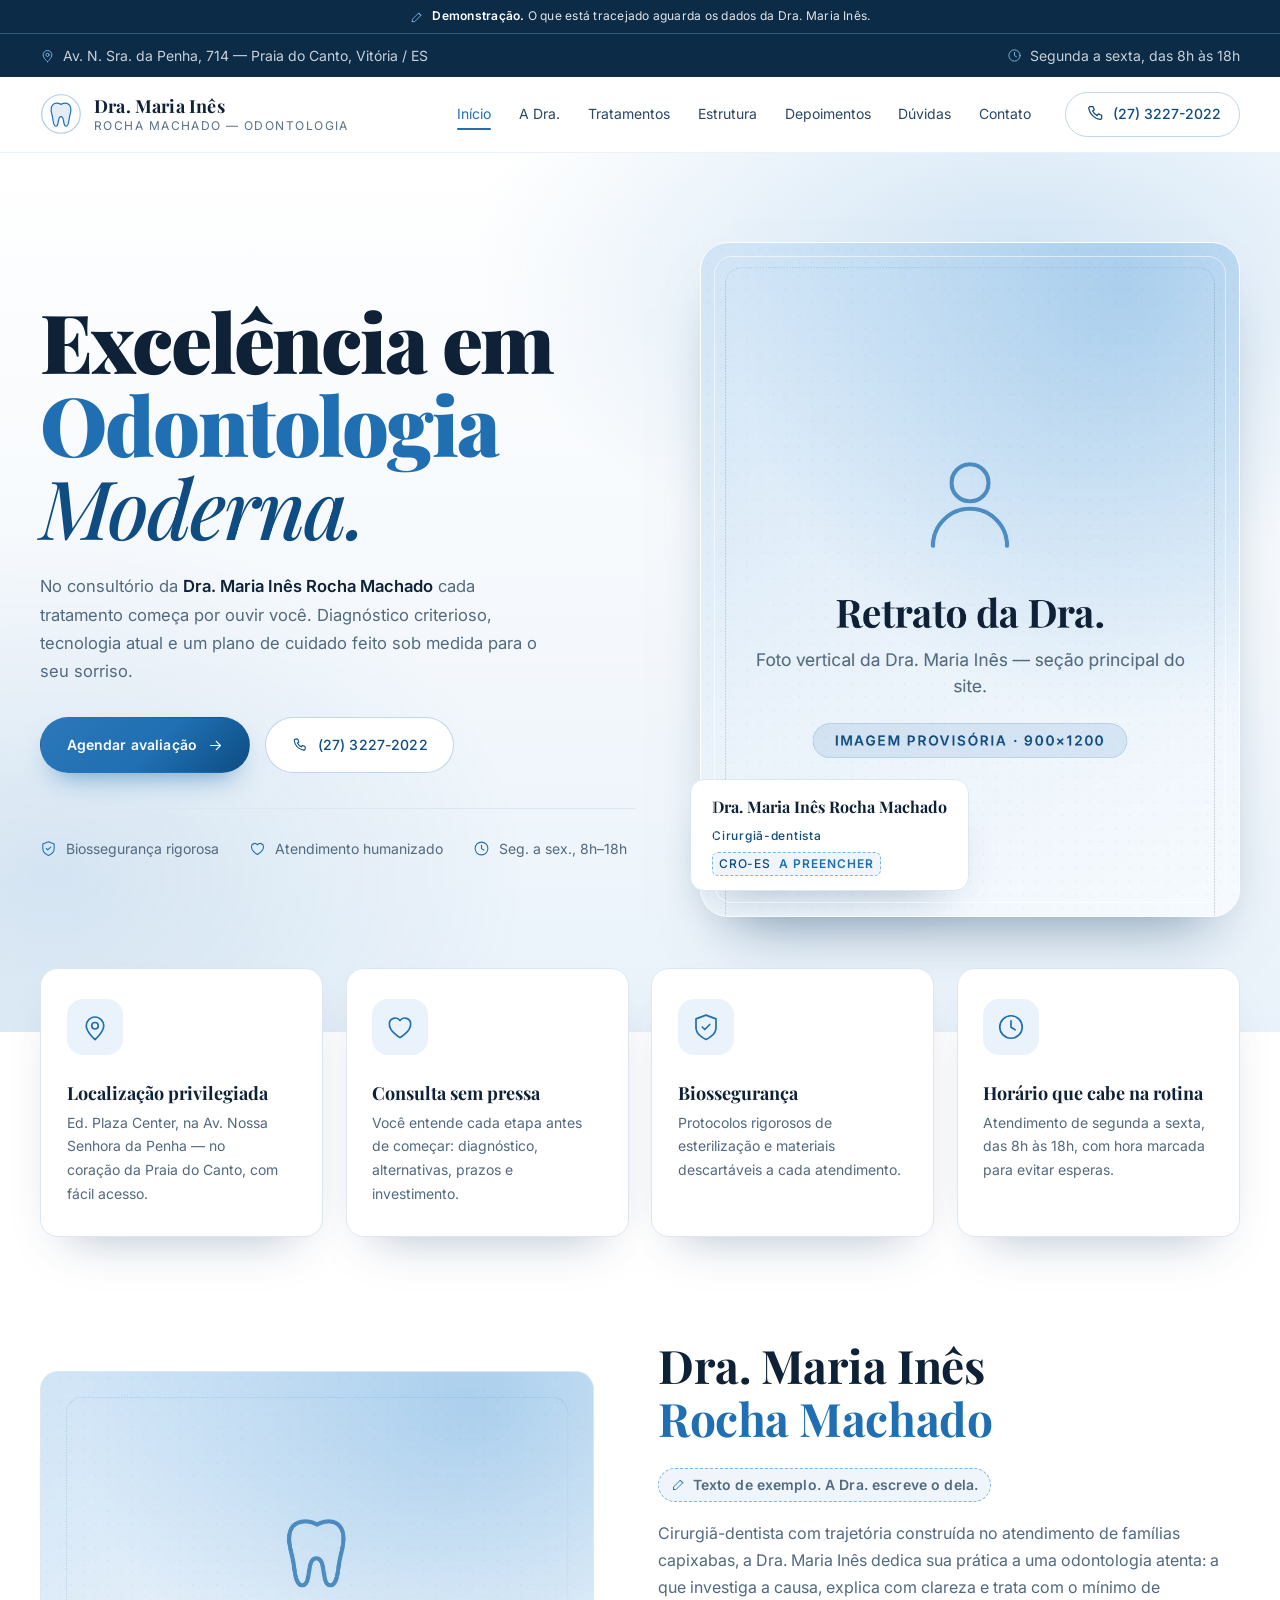
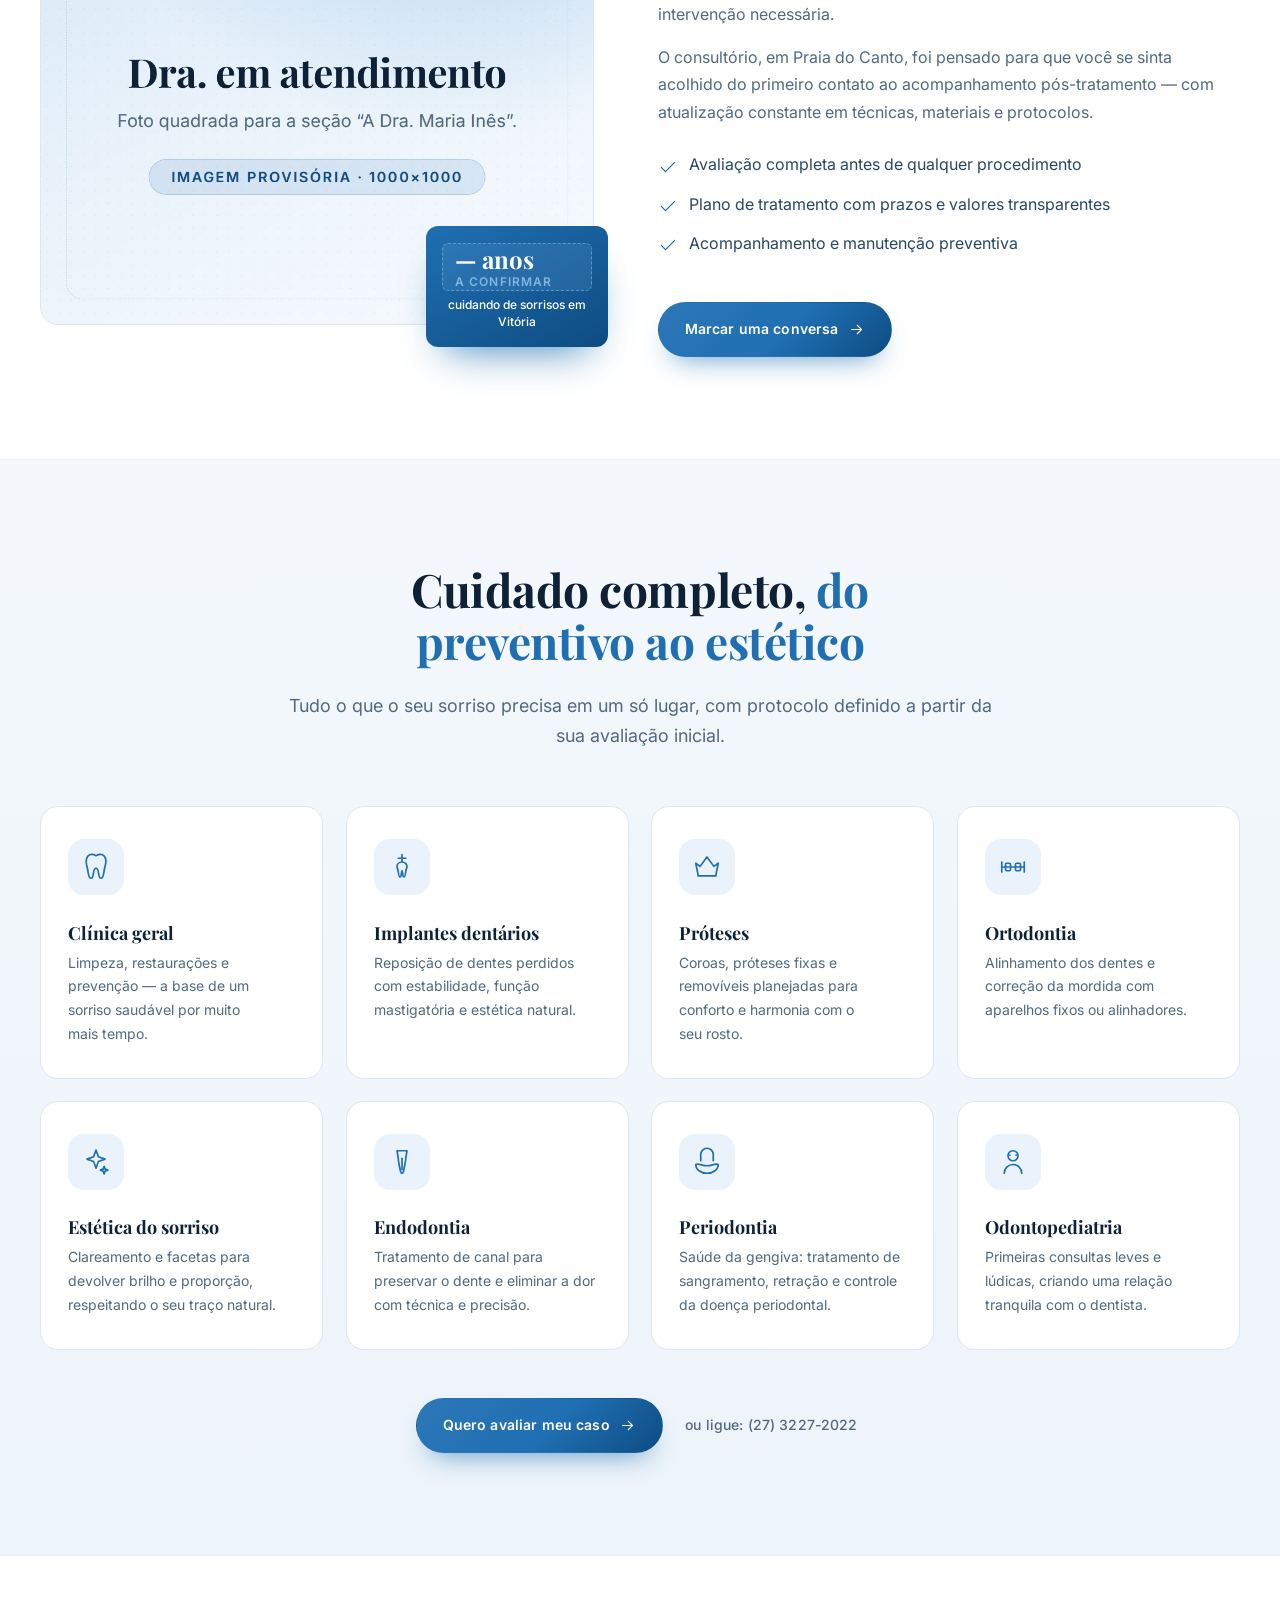
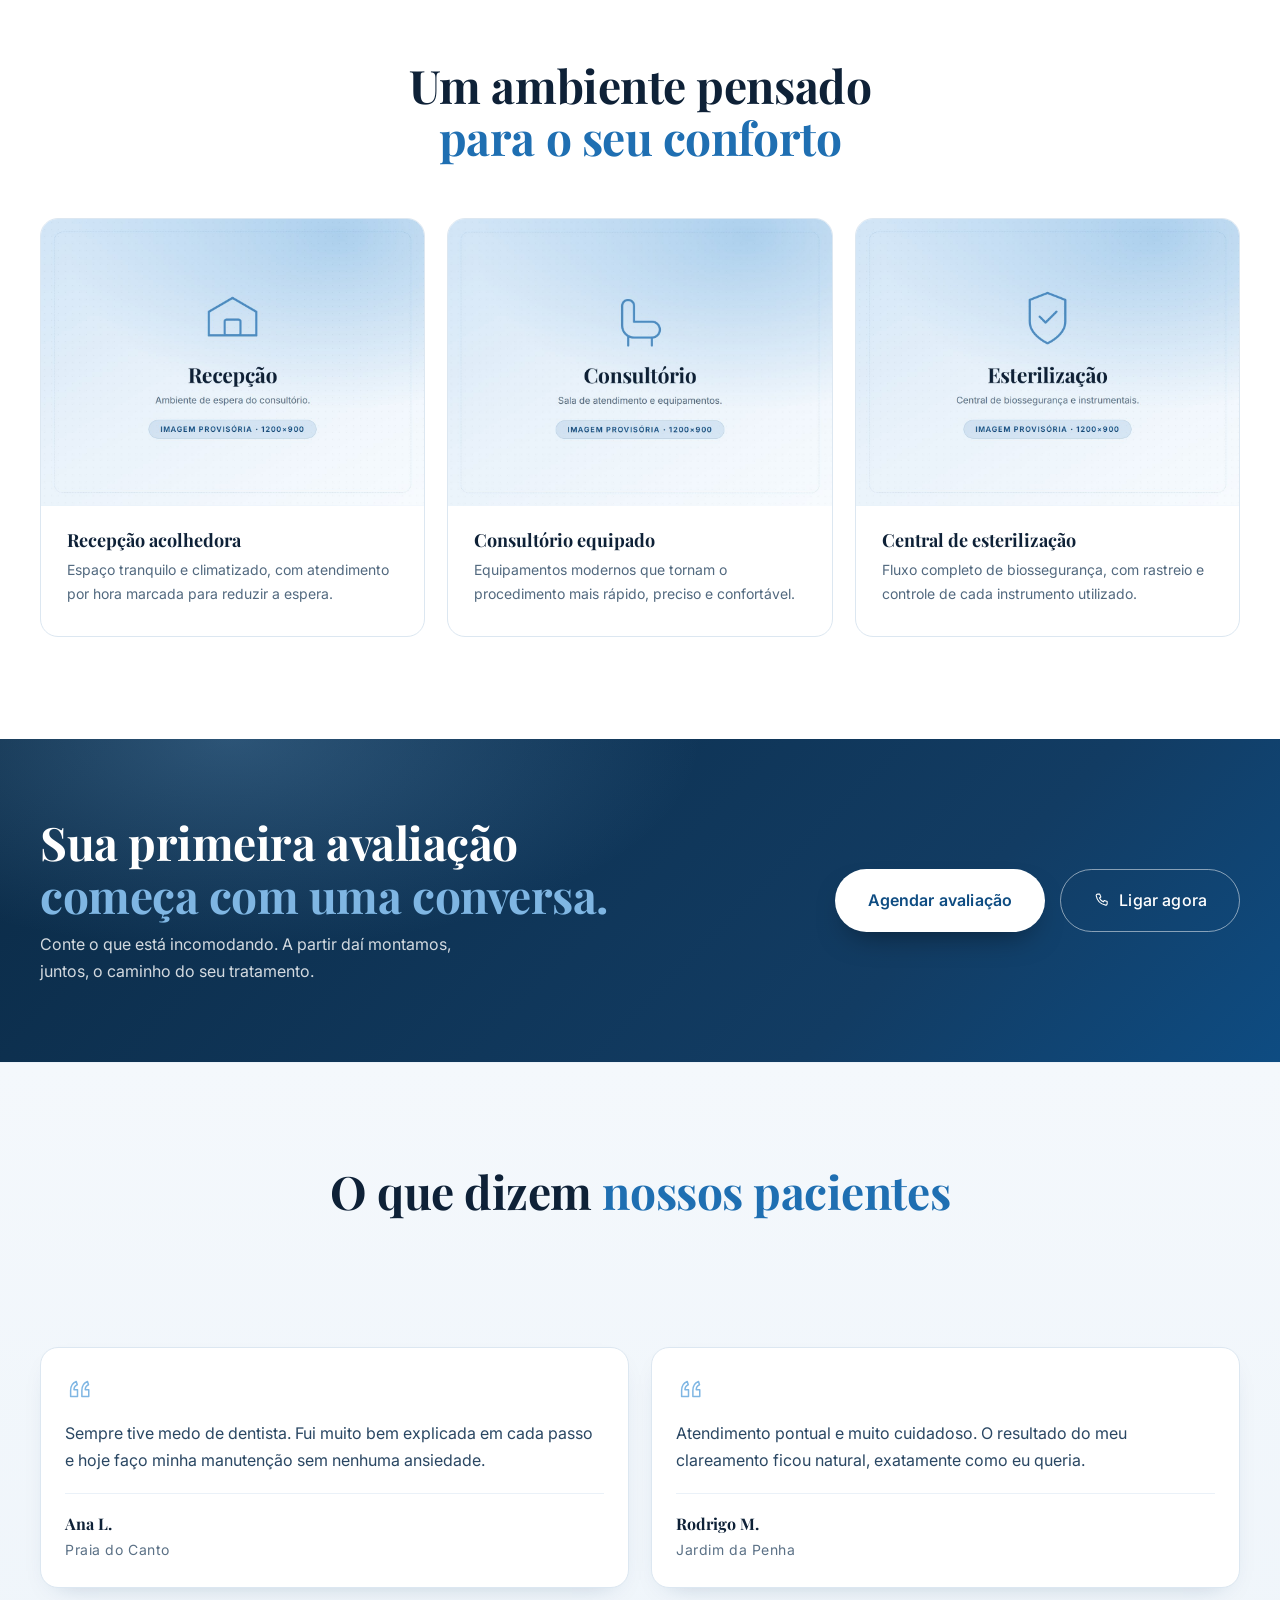
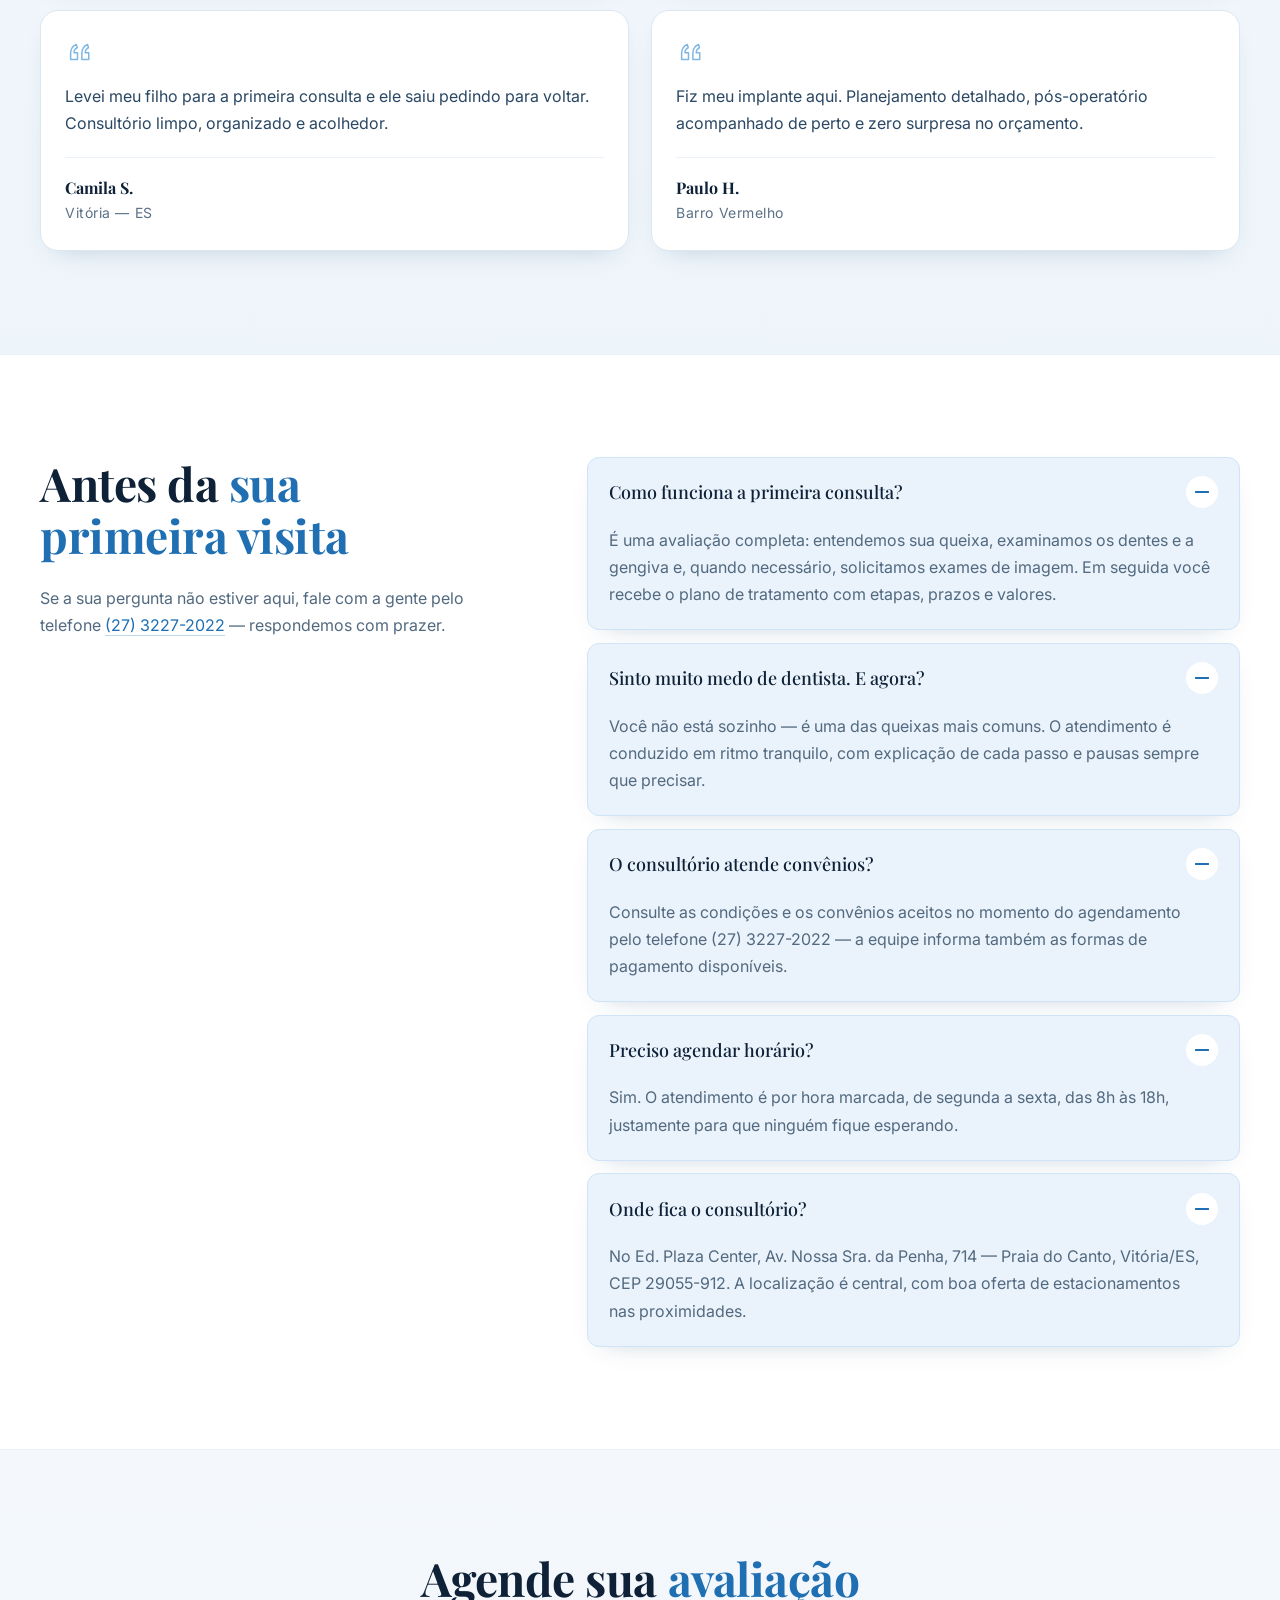
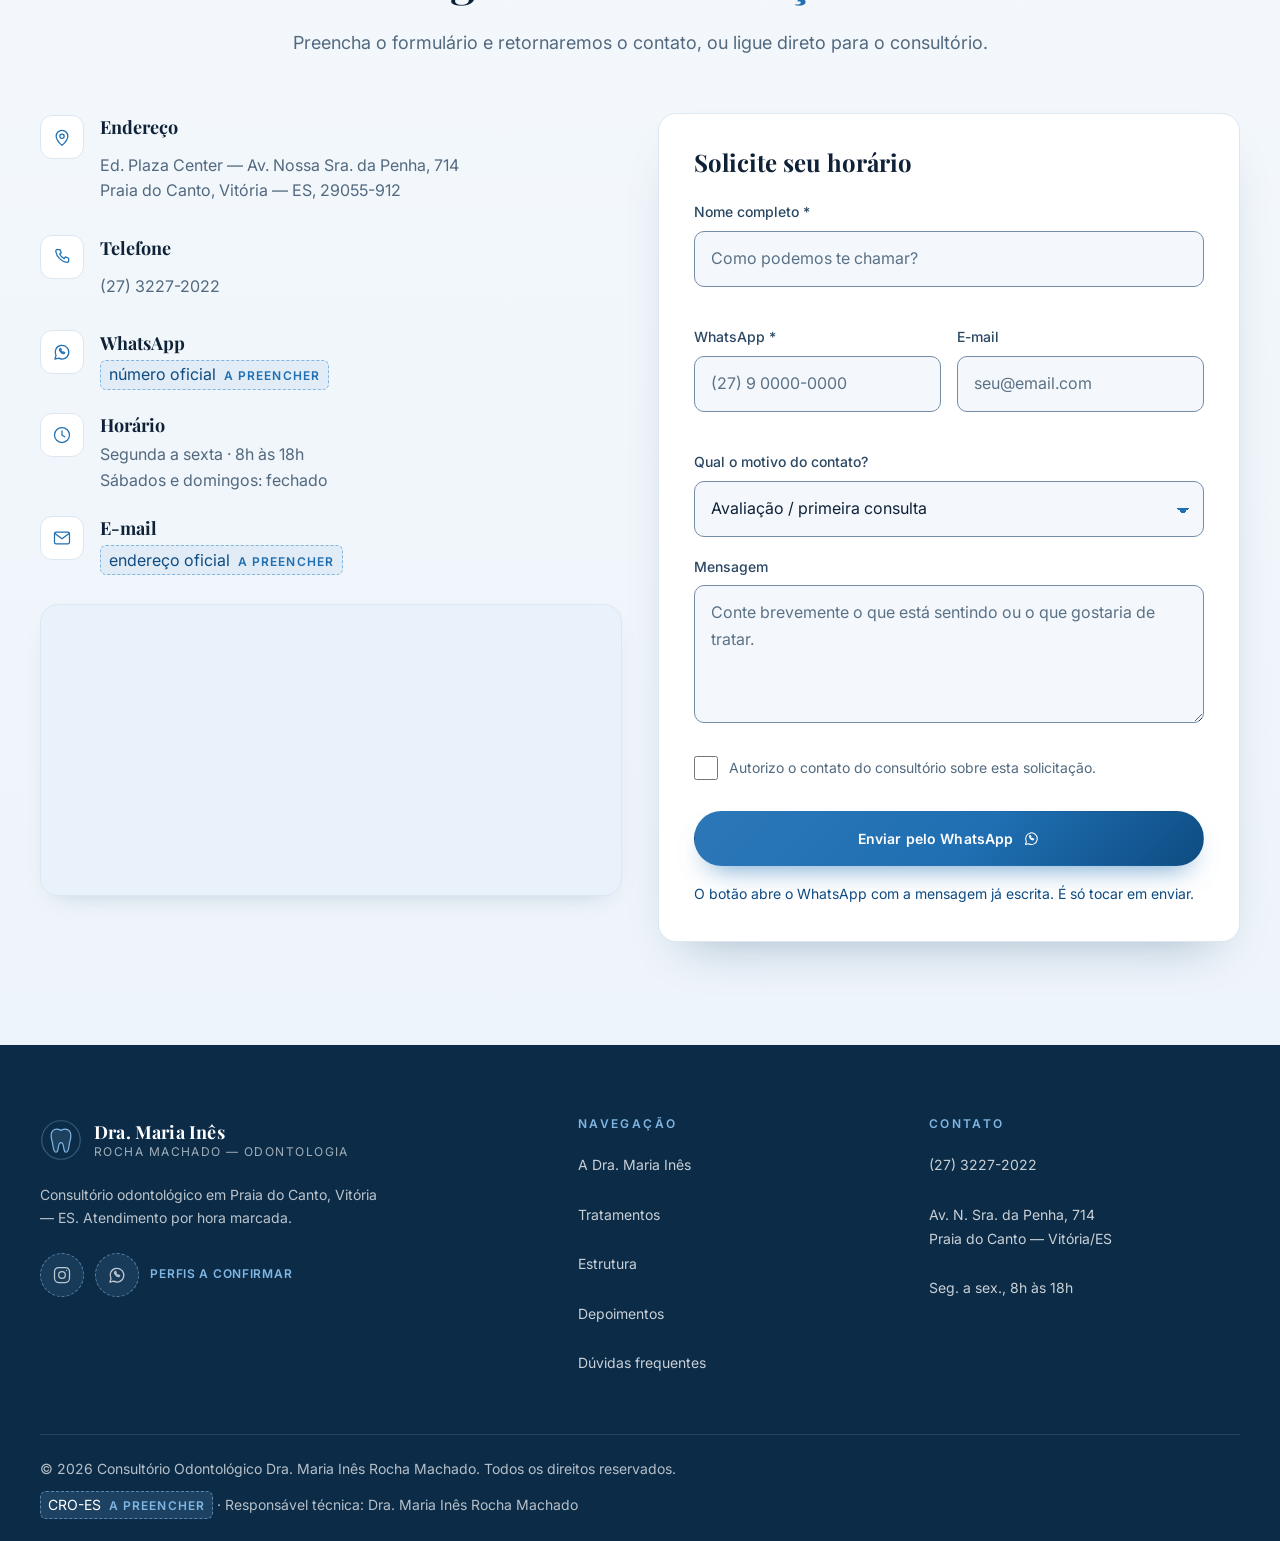
==== commit 6aaf859f: "ANIMAÇÕES" ====
--- a/index.html
+++ b/index.html
@@ -27,6 +27,11 @@
 <link href="https://fonts.googleapis.com/css2?family=Inter:wght@300;400;500;600&family=Playfair+Display:ital,wght@0,500;0,700;0,900;1,500&display=swap" rel="stylesheet">
 
 <link rel="stylesheet" href="css/styles.css">
+
+<!-- Marca o <html> antes da primeira pintura: .js sempre; .anim só quando o visitante
+     não pediu menos movimento e a URL não traz ?estatico (útil para capturas de página inteira).
+     Sem esta linha, ou sem js/main.js, nada começa escondido. -->
+<script>(function(d){var c=' js';try{if(!/[?&]estatico\b/.test(location.search)&&!matchMedia('(prefers-reduced-motion: reduce)').matches&&'IntersectionObserver' in window)c+=' anim'}catch(e){}d.className+=c})(document.documentElement)</script>
 
 <!-- Dados estruturados para o Google (SEO local).
      Só contém o que foi verificado no Google Maps. Não acrescentar geo, priceRange
@@ -73,8 +78,9 @@
   <symbol id="i-phone" viewBox="0 0 24 24"><path d="M6.5 3h3l1.6 4-2 1.4a12 12 0 0 0 5.5 5.5l1.4-2 4 1.6v3a2 2 0 0 1-2.2 2A16.5 16.5 0 0 1 4.5 5.2 2 2 0 0 1 6.5 3Z"/></symbol>
   <symbol id="i-shield" viewBox="0 0 24 24"><path d="M12 22s8-3.4 8-9.5V5.5L12 2.5 4 5.5V12.5C4 18.6 12 22 12 22Z"/><path d="M9 12l2 2 4-4"/></symbol>
   <symbol id="i-heart" viewBox="0 0 24 24"><path d="M12 20.5S3.5 15.6 3.5 9.7A4.7 4.7 0 0 1 12 6.8a4.7 4.7 0 0 1 8.5 2.9c0 5.9-8.5 10.8-8.5 10.8Z"/></symbol>
-  <symbol id="i-check" viewBox="0 0 24 24"><path d="M4 12.5l5 5L20 6.5"/></symbol>
+  <symbol id="i-check" viewBox="0 0 24 24"><path pathLength="1" d="M4 12.5l5 5L20 6.5"/></symbol>
   <symbol id="i-arrow" viewBox="0 0 24 24"><path d="M5 12h14M13 6l6 6-6 6"/></symbol>
+  <symbol id="i-up" viewBox="0 0 24 24"><path d="M12 19V5M6 11l6-6 6 6"/></symbol>
   <symbol id="i-mail" viewBox="0 0 24 24"><rect x="3" y="5" width="18" height="14" rx="2"/><path d="M3.5 6.5 12 13l8.5-6.5"/></symbol>
   <symbol id="i-wpp" viewBox="0 0 24 24"><path d="M3.5 20.5l1.3-4.3A8.2 8.2 0 1 1 8 19.4l-4.5 1.1Z"/><path d="M9 9.2c.2 1.4 2.2 4 3.9 4.6.6.2 1.3.3 1.7-.2l.6-.8-2-1-.6.7c-1-.5-1.8-1.3-2.2-2.3l.8-.5-.8-2-.9.4c-.5.3-.6.7-.5 1.1Z"/></symbol>
   <symbol id="i-insta" viewBox="0 0 24 24"><rect x="3" y="3" width="18" height="18" rx="5"/><circle cx="12" cy="12" r="4"/><path d="M17.5 6.5h.01"/></symbol>
@@ -106,7 +112,7 @@
   <div class="wrap header__in">
     <a class="brand" href="#inicio" aria-label="Página inicial">
       <span class="brand__mark" aria-hidden="true">
-        <svg viewBox="0 0 48 48"><circle cx="24" cy="24" r="22"/><path d="M24 13c3.3-1.7 7.3-1.8 9.5.5 2.3 2.5 2 6.4 1.2 9.8-.7 2.8-1.1 4.2-1.5 7.3-.4 3.2-1 7.4-3.4 7.4-2.1 0-2.4-3-2.8-5.8-.4-2.8-.8-5.3-3-5.3s-2.6 2.5-3 5.3c-.4 2.8-.7 5.8-2.8 5.8-2.4 0-3-4.2-3.4-7.4-.4-3.1-.8-4.5-1.5-7.3-.8-3.4-1.1-7.3 1.2-9.8 2.2-2.3 6.2-2.2 9.5-.5Z"/></svg>
+        <svg viewBox="0 0 48 48"><circle pathLength="1" cx="24" cy="24" r="22"/><path pathLength="1" d="M24 13c3.3-1.7 7.3-1.8 9.5.5 2.3 2.5 2 6.4 1.2 9.8-.7 2.8-1.1 4.2-1.5 7.3-.4 3.2-1 7.4-3.4 7.4-2.1 0-2.4-3-2.8-5.8-.4-2.8-.8-5.3-3-5.3s-2.6 2.5-3 5.3c-.4 2.8-.7 5.8-2.8 5.8-2.4 0-3-4.2-3.4-7.4-.4-3.1-.8-4.5-1.5-7.3-.8-3.4-1.1-7.3 1.2-9.8 2.2-2.3 6.2-2.2 9.5-.5Z"/></svg>
       </span>
       <span class="brand__txt">
         <strong>Dra. Maria Inês</strong>
@@ -135,6 +141,7 @@
       <svg class="ico ico--close" aria-hidden="true"><use href="#i-close"></use></svg>
     </button>
   </div>
+  <span class="header__progress" aria-hidden="true"></span>
 </header>
 
 <main>
@@ -144,9 +151,9 @@
   <div class="wrap hero__in">
     <div class="hero__copy">
       <h1 class="hero__title">
-        Excelência em<br>
-        <span class="accent">Odontologia</span><br>
-        <span class="serif-i">Moderna.</span>
+        <span class="line"><span>Excelência em</span></span>
+        <span class="line"><span class="accent">Odontologia</span></span>
+        <span class="line"><span class="serif-i">Moderna.</span></span>
       </h1>
       <p class="hero__lead">
         No consultório da <strong>Dra. Maria Inês Rocha Machado</strong> cada tratamento começa por ouvir você.
@@ -504,7 +511,7 @@
      Some quando o formulário de contato está na tela, para não cobrir o botão de envio.
      Trocar o número do WhatsApp em js/main.js (CONFIG.whatsapp). -->
 <div class="dock" id="dock">
-  <a class="btn btn--ghost" href="tel:+552732272022">
+  <a class="btn btn--accent" href="tel:+552732272022">
     <svg class="ico" aria-hidden="true"><use href="#i-phone"></use></svg> Ligar
   </a>
   <a class="btn btn--accent" id="dockWpp" href="https://wa.me/5527999999999" target="_blank" rel="noopener">
@@ -512,6 +519,11 @@
   </a>
 </div>
 
+<!-- Voltar ao topo: só no desktop (no celular o dock ocupa a zona do polegar). -->
+<a class="to-top" id="toTop" href="#inicio" aria-label="Voltar ao topo">
+  <svg class="ico" aria-hidden="true"><use href="#i-up"></use></svg>
+</a>
+
 <script src="js/main.js" defer></script>
 </body>
 </html>
--- a/css/styles.css
+++ b/css/styles.css
@@ -80,12 +80,16 @@
 h1,h2,h3,h4{ font-family:var(--serif); font-weight:700; line-height:1.14; margin:0 0 .5em; letter-spacing:-.01em; color:var(--ink); }
 h2{ font-size:clamp(1.9rem,3.6vw,3rem); text-wrap:balance; }
 h3{ font-size:var(--t-md); letter-spacing:0; }
-p{ margin:0 0 1rem; }
+p{ margin:0 0 1rem; text-wrap:pretty; }
 
 .accent{ color:var(--blue); }
 .serif-i{ font-style:italic; font-weight:500; color:var(--blue-deep); }
-.ln{ color:var(--blue); border-bottom:1px solid var(--line-blue); }
-.ln:hover{ border-color:var(--blue); }
+.ln{
+  color:var(--blue);
+  text-decoration:underline; text-decoration-thickness:1px; text-underline-offset:.28em;
+  text-decoration-color:var(--line-blue); transition:text-decoration-color .3s, color .3s;
+}
+.ln:hover{ text-decoration-color:var(--blue); }
 
 .wrap{ width:min(100% - 40px, var(--wrap)); margin-inline:auto; }
 
@@ -134,7 +138,7 @@
   display:inline-flex; align-items:baseline; flex-wrap:wrap; gap:.15rem .5rem;
   padding:.08em .5em; border-radius:6px;
   border:1px dashed var(--blue-soft);
-  background:rgba(31,111,178,.07);
+  background-color:rgba(31,111,178,.07);
   color:var(--blue-deep);
 }
 .slot::after{
@@ -143,7 +147,7 @@
   letter-spacing:.09em; text-transform:uppercase; color:var(--blue);
   white-space:nowrap;
 }
-.slot--dark{ border-color:rgba(127,182,227,.6); background:rgba(127,182,227,.16); color:#fff; }
+.slot--dark{ --sweep:rgba(255,255,255,.34); border-color:rgba(127,182,227,.6); background-color:rgba(127,182,227,.16); color:#fff; }
 .slot--dark::after{ color:var(--blue-soft); }
 
 /* etiqueta de canto em blocos inteiros que são exemplo de layout */
@@ -151,7 +155,7 @@
   display:inline-flex; align-items:center; gap:.4rem;
   margin:0 0 1.1rem; padding:.4rem .75rem;
   border:1px dashed var(--blue-soft); border-radius:999px;
-  background:rgba(31,111,178,.07);
+  background-color:rgba(31,111,178,.07);
   font-size:var(--t-sm); font-weight:600; letter-spacing:.01em;
   color:var(--blue-deep); line-height:1.4;
 }
@@ -166,6 +170,7 @@
   background:var(--bg); color:var(--fg); border:1px solid var(--bd);
   font-size:var(--t-sm); font-weight:500; letter-spacing:.01em;
   cursor:pointer; transition:transform .35s var(--ease), box-shadow .35s var(--ease), background .3s, color .3s, border-color .3s;
+  -webkit-tap-highlight-color:transparent;
 }
 .btn .ico{ width:17px; height:17px; transition:transform .35s var(--ease); }
 .btn--accent{
@@ -173,6 +178,13 @@
   --fg:#fff; --bd:transparent;
   font-weight:600;
   box-shadow:0 14px 28px -14px rgba(31,111,178,.75);
+  position:relative; overflow:hidden; isolation:isolate;
+}
+/* reflexo que cruza o botão uma vez no hover; volta sem ser visto */
+.btn--accent::after{
+  content:""; position:absolute; inset:0; z-index:-1; pointer-events:none;
+  background:linear-gradient(110deg, transparent 30%, var(--sheen, rgba(255,255,255,.3)) 50%, transparent 70%);
+  transform:translateX(-120%);
 }
 .btn--ghost{ --bd:var(--line-blue); --fg:var(--blue-deep); background:var(--paper); }
 .btn--link{ border:0; padding-inline:.4rem; color:var(--muted); }
@@ -183,10 +195,11 @@
   .btn:hover{ transform:translateY(-2px); }
   .btn:hover .ico{ transform:translateX(3px); }
   .btn--accent:hover{ box-shadow:0 20px 36px -14px rgba(31,111,178,.9); }
+  .btn--accent:hover::after{ transform:translateX(120%); transition:transform .9s var(--ease-out); }
   .btn--ghost:hover{ --bd:var(--blue); background:var(--tint); }
   .btn--link:hover{ color:var(--blue); }
 }
-.btn:active{ transform:translateY(0); }
+.btn:active{ transform:translateY(0) scale(.975); transition-duration:.12s; }
 
 /* ---------- Cabeçalhos de seção ---------- */
 .head{ text-align:center; max-width:720px; margin:0 auto 3.4rem; }
@@ -210,6 +223,11 @@
   transition:background .4s, box-shadow .4s, border-color .4s;
 }
 .header.is-stuck{ background:rgba(255,255,255,.97); box-shadow:0 10px 30px -22px rgba(14,58,99,.5); border-bottom-color:var(--line); }
+.header__progress{
+  position:absolute; left:0; right:0; bottom:-1px; height:2px; pointer-events:none;
+  background:linear-gradient(90deg, var(--blue-soft), var(--blue) 55%, var(--blue-deep));
+  transform:scaleX(var(--p, 0)); transform-origin:left;
+}
 .header__in{ display:flex; align-items:center; gap:1.4rem; padding:.9rem 0; }
 
 .brand{ display:flex; align-items:center; gap:.75rem; margin-right:auto; padding-block:2px; min-height:44px; }
@@ -217,6 +235,8 @@
 .brand__mark svg{ width:100%; height:100%; fill:none; stroke:currentColor; stroke-width:1.4; }
 .brand__mark circle{ opacity:.35; }
 .brand__mark path{ fill:rgba(31,111,178,.12); }
+.brand__mark svg{ transition:transform .6s var(--ease-out); }
+@media (hover:hover){ .brand:hover .brand__mark svg{ transform:rotate(-8deg) scale(1.04); } }
 .brand__txt{ display:flex; flex-direction:column; line-height:1.3; }
 .brand__txt strong{ font-family:var(--serif); font-size:var(--t-md); font-weight:700; letter-spacing:.01em; }
 .brand__txt em{ font-style:normal; font-size:var(--t-xs); letter-spacing:.12em; text-transform:uppercase; color:var(--muted-2); }
@@ -254,10 +274,12 @@
   align-items:center; justify-content:center;
   background:var(--paper); border:1px solid var(--line); border-radius:12px; cursor:pointer; color:var(--ink);
 }
-.burger .ico{ width:22px; height:22px; }
-.burger .ico--close{ display:none; }
-.burger[aria-expanded="true"] .ico--menu{ display:none; }
-.burger[aria-expanded="true"] .ico--close{ display:block; }
+.burger{ position:relative; transition:border-color .3s, background .3s; }
+.burger .ico{ position:absolute; width:22px; height:22px; transition:opacity .25s ease, transform .45s var(--ease-out); }
+.burger .ico--close{ opacity:0; transform:rotate(-90deg) scale(.5); }
+.burger[aria-expanded="true"]{ border-color:var(--blue-pale); background:var(--tint); }
+.burger[aria-expanded="true"] .ico--menu{ opacity:0; transform:rotate(90deg) scale(.5); }
+.burger[aria-expanded="true"] .ico--close{ opacity:1; transform:none; }
 
 /* ---------- Hero ---------- */
 .hero{ position:relative; padding:clamp(3rem,7vw,6rem) 0 clamp(5rem,9vw,8rem); overflow:hidden; }
@@ -276,14 +298,21 @@
   font-size:clamp(2.7rem,6.4vw,5.1rem); font-weight:900; line-height:1.02;
   letter-spacing:-.025em; margin:0 0 1.5rem; color:var(--ink);
 }
+/* cada linha é uma fenda: o texto sobe de dentro dela (ver "Movimento") */
+.hero__title .line{ display:block; padding-bottom:.1em; margin-bottom:-.1em; }
+.hero__title .line>span{ display:inline-block; }
 .hero__lead{ font-size:clamp(var(--t-base),1.3vw,var(--t-md)); color:var(--muted); max-width:52ch; }
 .hero__lead strong{ color:var(--ink); font-weight:600; }
 .hero__cta{ display:flex; flex-wrap:wrap; gap:.9rem; margin-top:2rem; }
 .hero__facts{
   display:flex; flex-wrap:wrap; gap:1.1rem 1.9rem;
   list-style:none; padding:1.8rem 0 0; margin:2.2rem 0 0;
-  border-top:1px solid var(--line);
+  position:relative;
   font-size:var(--t-sm); color:var(--muted);
+}
+.hero__facts::before{
+  content:""; position:absolute; left:0; right:0; top:0; height:1px;
+  background:var(--line); transform-origin:left;
 }
 .hero__facts li{ display:flex; align-items:center; gap:.55rem; }
 .hero__facts .ico{ width:17px; height:17px; color:var(--blue); }
@@ -334,7 +363,14 @@
 }
 .card h3{ margin-bottom:.45rem; }
 .card p{ color:var(--muted); font-size:var(--t-sm); margin:0; }
-.card .ico--lg{ color:var(--blue); margin-bottom:1.1rem; }
+.card .ico--lg{
+  width:56px; height:56px; padding:13px; margin-bottom:1.2rem;
+  border-radius:16px; background:var(--tint); color:var(--blue); stroke-width:1.35;
+  transition:background .45s var(--ease), color .45s var(--ease), transform .6s var(--ease-out);
+}
+@media (hover:hover){
+  .card:hover .ico--lg{ background:var(--blue); color:#fff; transform:rotate(-6deg) scale(1.05); }
+}
 
 .card--mini{ padding:1.9rem 1.6rem; }
 .card--svc{ padding:2rem 1.7rem; }
@@ -356,7 +392,9 @@
 .frame{
   aspect-ratio:4/3; background-size:cover; background-position:center;
   background-color:var(--paper-3);
-}
+  transition:transform 1.2s var(--ease-out);
+}
+@media (hover:hover){ .card--photo:hover .frame{ transform:scale(1.05); } }
 .frame--about{
   aspect-ratio:1/1; border-radius:var(--r); border:1px solid var(--line);
   background-image:url("../assets/consultorio-dra.jpg"),
@@ -401,7 +439,7 @@
 .band p{ color:rgba(255,255,255,.82); margin:0; max-width:46ch; }
 .band__in{ display:flex; flex-wrap:wrap; gap:2rem; align-items:center; justify-content:space-between; }
 .band__cta{ display:flex; flex-wrap:wrap; gap:.9rem; }
-.band .btn--accent{ --bg:#fff; --fg:var(--blue-deep); box-shadow:0 14px 30px -14px rgba(0,0,0,.5); }
+.band .btn--accent{ --bg:#fff; --fg:var(--blue-deep); --sheen:rgba(31,111,178,.16); box-shadow:0 14px 30px -14px rgba(0,0,0,.5); }
 .band .btn--ghost{ background:transparent; --fg:#fff; --bd:rgba(255,255,255,.5); }
 @media (hover:hover){ .band .btn--ghost:hover{ background:rgba(255,255,255,.14); --bd:#fff; } }
 
@@ -414,7 +452,9 @@
   border:1px solid var(--line); border-radius:var(--r);
   padding:1.6rem 1.5rem;
   box-shadow:var(--shadow-sm);
-}
+  transition:transform .45s var(--ease), box-shadow .45s var(--ease), border-color .45s;
+}
+@media (hover:hover){ .quote__card:hover{ transform:translateY(-4px); border-color:var(--blue-pale); box-shadow:var(--shadow); } }
 .quote__card>svg{ color:var(--blue-soft); }
 .quote__card p{ margin:1rem 0 0; color:var(--ink-2); font-size:var(--t-base); flex:1; }
 .quote__card footer{ display:flex; flex-direction:column; margin-top:1.2rem; padding-top:1rem; border-top:1px solid var(--line-2); }
@@ -434,11 +474,29 @@
   font-family:var(--serif); font-size:var(--t-md); font-weight:500; color:var(--ink);
 }
 .faq summary::-webkit-details-marker{ display:none; }
-.faq summary span{ position:relative; width:16px; height:16px; flex:none; }
+.faq summary{ transition:color .3s; }
+.faq summary span{
+  position:relative; width:32px; height:32px; flex:none; border-radius:50%;
+  background:var(--tint); transition:background .35s, transform .5s var(--ease-out);
+}
+.faq details[open] summary span{ background:var(--paper); transform:rotate(180deg); }
 .faq summary span::before,
 .faq summary span::after{
-  content:""; position:absolute; inset:50% 0 auto; height:2px; border-radius:2px; background:var(--blue);
+  content:""; position:absolute; inset:calc(50% - 1px) 9px auto; height:2px; border-radius:2px; background:var(--blue);
   transition:transform .35s var(--ease);
+}
+@media (hover:hover){
+  .faq details:not([open]):hover{ border-color:var(--blue-pale); }
+  .faq summary:hover{ color:var(--blue-deep); }
+  .faq summary:hover span{ background:var(--blue-pale); }
+}
+@supports selector(::details-content){
+  .faq details{ interpolate-size:allow-keywords; }
+  .faq details::details-content{
+    block-size:0; overflow:clip;
+    transition:block-size .45s var(--ease-out), content-visibility .45s allow-discrete;
+  }
+  .faq details[open]::details-content{ block-size:auto; }
 }
 .faq summary span::after{ transform:rotate(90deg); }
 .faq details[open] summary span::after{ transform:rotate(0); }
@@ -448,17 +506,30 @@
 .contact{ display:grid; grid-template-columns:1fr 1fr; gap:2.2rem; align-items:start; }
 .info{ list-style:none; margin:0 0 1.8rem; padding:0; display:grid; gap:1.3rem; }
 .info li{ display:flex; gap:1rem; }
-.info .ico{ color:var(--blue); margin-top:.45rem; }
+.info .ico{
+  width:44px; height:44px; padding:11px; margin-top:.1rem;
+  border-radius:12px; background:var(--paper); border:1px solid var(--line);
+  color:var(--blue);
+}
 .info strong{ display:block; font-family:var(--serif); font-size:var(--t-md); margin-bottom:.15rem; color:var(--ink); }
 .info div{ color:var(--muted); font-size:var(--t-base); line-height:1.6; }
 .info a{
   display:inline-block; color:var(--muted);
   padding-block:.55rem;                /* alvo de toque: 44px */
-  transition:color .3s;
-}
-@media (hover:hover){ .info a:hover{ color:var(--blue); } }
-
-.map{ border-radius:var(--r); overflow:hidden; border:1px solid var(--line); box-shadow:var(--shadow-sm); }
+  text-decoration:underline; text-decoration-thickness:1px; text-underline-offset:.3em;
+  text-decoration-color:transparent;
+  transition:color .3s, text-decoration-color .3s;
+}
+@media (hover:hover){ .info a:hover{ color:var(--blue); text-decoration-color:var(--line-blue); } }
+
+.map{ position:relative; border-radius:var(--r); overflow:hidden; border:1px solid var(--line); box-shadow:var(--shadow-sm); background:var(--paper-3); }
+.js .map::before{
+  content:""; position:absolute; inset:0; z-index:1; pointer-events:none;
+  background:linear-gradient(100deg, transparent 30%, rgba(255,255,255,.75) 50%, transparent 70%) var(--paper-3);
+  background-size:250% 100%; background-repeat:no-repeat; background-position:150% 0;
+  transition:opacity .6s ease, visibility .6s;
+}
+.js .map.is-loaded::before{ opacity:0; visibility:hidden; }
 .map iframe{ width:100%; height:290px; border:0; display:block; }
 
 .form{
@@ -482,8 +553,14 @@
 .form select{ appearance:none; background-image:linear-gradient(45deg,transparent 50%,var(--blue) 50%),linear-gradient(135deg,var(--blue) 50%,transparent 50%); background-position:calc(100% - 20px) 55%, calc(100% - 14px) 55%; background-size:6px 6px; background-repeat:no-repeat; }
 .form input::placeholder, .form textarea::placeholder{ color:var(--muted-2); opacity:1; }
 .form input:focus, .form select:focus, .form textarea:focus{ outline:none; border-color:var(--blue); background:var(--paper); box-shadow:0 0 0 4px rgba(31,111,178,.12); }
-.form input.is-bad, .form textarea.is-bad{ border-color:#B23A30; }
+.form input.is-bad, .form textarea.is-bad{ border-color:#B23A30; background:#FFF8F7; }
+.form input.is-bad:focus, .form textarea.is-bad:focus{ box-shadow:0 0 0 4px rgba(178,58,48,.12); }
+@media (hover:hover){ .form input:hover:not(:focus), .form select:hover:not(:focus), .form textarea:hover:not(:focus){ border-color:var(--blue-deep); } }
 .err{ display:block; min-height:1rem; font-size:var(--t-sm); color:#B23A30; margin-top:.3rem; }
+.err:not(:empty){ animation:nota .3s var(--ease-out); }
+.form .tremer{ animation:tremer .42s ease; }
+.form__note.is-flash{ animation:nota .45s var(--ease-out); }
+.btn.is-done .ico{ transform:none; }
 
 .check{
   display:flex; align-items:flex-start; gap:.7rem;
@@ -511,11 +588,12 @@
 .footer__nav a, .footer__nav span{
   display:block; color:rgba(255,255,255,.78);
   padding-block:.7rem;                 /* alvo de toque: 44px */
-  transition:color .3s;
-}
-@media (hover:hover){ .footer__nav a:hover{ color:#fff; } }
+  transition:color .3s, text-decoration-color .3s;
+}
+.footer__nav a{ text-decoration:underline; text-decoration-thickness:1px; text-underline-offset:.3em; text-decoration-color:transparent; }
+@media (hover:hover){ .footer__nav a:hover{ color:#fff; text-decoration-color:rgba(127,182,227,.7); } }
 .social{ display:flex; gap:.7rem; flex-wrap:wrap; }
-.social span{
+.social span:not(.social__note){
   width:44px; height:44px; display:grid; place-items:center; border-radius:50%;
   border:1px dashed rgba(127,182,227,.6); color:rgba(255,255,255,.72);
   background:rgba(127,182,227,.12);
@@ -539,6 +617,32 @@
 }
 .dock.is-hidden{ transform:translateY(110%); opacity:0; pointer-events:none; }
 .dock .btn{ flex:1 1 0; min-width:0; padding-inline:.8rem; }
+
+/* ---------- Voltar ao topo (desktop) ---------- */
+.to-top{
+  position:fixed; right:28px; bottom:28px; z-index:90;
+  width:52px; height:52px; display:grid; place-items:center; border-radius:50%;
+  background:var(--paper); color:var(--blue-deep);
+  border:1px solid var(--line); box-shadow:var(--shadow);
+  opacity:0; visibility:hidden; transform:translateY(16px) scale(.9);
+  transition:opacity .35s var(--ease-out), transform .5s var(--ease-out), visibility .35s,
+             background .3s, color .3s, border-color .3s;
+}
+.to-top .ico{ transition:transform .4s var(--ease-out); }
+.to-top.is-visible{ opacity:1; visibility:visible; transform:none; }
+@media (hover:hover){
+  .to-top.is-visible:hover{ background:var(--blue); border-color:var(--blue); color:#fff; transform:translateY(-3px); }
+  .to-top:hover .ico{ transform:translateY(-2px); }
+}
+
+/* ---------- Véu atrás da gaveta do menu ---------- */
+body::after{
+  content:""; position:fixed; inset:0; z-index:95;
+  background:rgba(11,43,71,.42);
+  opacity:0; visibility:hidden;
+  transition:opacity .4s var(--ease-out), visibility .4s;
+}
+body.menu-open::after{ opacity:1; visibility:visible; }
 
 /* =========================================================
    Responsivo
@@ -598,6 +702,7 @@
 
   .dock{ display:flex; }
   .footer{ padding-bottom:96px; }       /* o fim da página nunca fica sob o dock */
+  .to-top{ display:none; }
 }
 
 @media (max-width:640px){
@@ -611,24 +716,163 @@
   .footer__bar{ flex-direction:column; }
 }
 
-/* ---------- Entrada do hero: o único momento autoral ---------- */
+/* =========================================================
+   Movimento
+   ---------------------------------------------------------
+   Regra de ouro: o estado padrão de tudo é VISÍVEL.
+   · .anim só entra no <html> (script de uma linha no <head>) quando
+     há JS, IntersectionObserver e nenhum pedido de menos movimento.
+     Com ?estatico na URL também não entra.
+   · .rv só é aplicada por js/main.js. Se o script falhar, nada some.
+   · Toda entrada é animação CSS com preenchimento "backwards": ao
+     terminar não deixa estilo preso, então hover e foco seguem vivos.
+   · Na impressão e no beforeprint tudo é revelado de uma vez.
+   ========================================================= */
 @media (prefers-reduced-motion:no-preference){
-  .js .hero__copy,
-  .js .hero__photo{
-    opacity:0; transform:translateY(18px);
-    animation:subir .9s var(--ease-out) forwards;
+
+  /* --- 1. Abertura: o único momento autoral ------------------- */
+
+  /* a marca se desenha: primeiro o círculo, depois o dente */
+  .anim .header .brand__mark circle,
+  .anim .header .brand__mark path{ stroke-dasharray:1; }
+  .anim .header .brand__mark circle{ animation:tracar 1.1s var(--ease-out) .05s backwards; }
+  .anim .header .brand__mark path{ animation:tracar 1.5s var(--ease-out) .3s backwards, preencher .9s ease 1.2s backwards; }
+
+  /* o título sobe linha a linha, de dentro de uma fenda */
+  .anim .hero__title .line{ clip-path:inset(-.4em -.5em 0 -.5em); }
+  .anim .hero__title .line>span{ animation:linha 1.05s var(--ease-out) backwards; }
+  .anim .hero__title .line:nth-child(1)>span{ animation-delay:.1s; }
+  .anim .hero__title .line:nth-child(2)>span{ animation-delay:.22s; }
+  .anim .hero__title .line:nth-child(3)>span{ animation-delay:.34s; }
+
+  .anim .hero__lead{ animation:surgir .95s var(--ease-out) .55s backwards; }
+  .anim .hero__cta{ animation:surgir .95s var(--ease-out) .68s backwards; }
+  .anim .hero__facts::before{ animation:linha-h 1.3s var(--ease-out) .8s backwards; }
+  .anim .hero__facts li{ animation:surgir .8s var(--ease-out) backwards; }
+  .anim .hero__facts li:nth-child(1){ animation-delay:.92s; }
+  .anim .hero__facts li:nth-child(2){ animation-delay:1s; }
+  .anim .hero__facts li:nth-child(3){ animation-delay:1.08s; }
+
+  /* o retrato sobe como uma cortina; o crachá chega depois */
+  .anim .hero__photo-img{ animation:cortina 1.35s var(--ease-out) .18s backwards; }
+  .anim .hero__photo::after{ animation:aparecer .8s ease 1.1s backwards; }
+  .anim .hero__badge{ animation:surgir .9s var(--ease-out) 1.05s backwards; }
+  .anim .hero .slot{ animation:varrer 1.6s var(--ease) 1.7s backwards; }
+
+  .anim .dock{ animation:dock-in .8s var(--ease-out) 1.2s backwards; }
+
+  /* --- 2. Entradas na rolagem --------------------------------- */
+  .anim .rv:not(.is-in){ opacity:0; }
+  .anim .rv.is-in{ animation:surgir .9s var(--ease-out) var(--d, 0ms) backwards; }
+  .anim .rv--mask.is-in{ animation-name:mascara; animation-duration:1.05s; }
+  .anim .rv--card.is-in{ animation-name:subir-card; animation-duration:.85s; }
+  .anim .rv--frame.is-in{ animation-name:cortina-lado; animation-duration:1.3s; }
+  .anim .rv--pop.is-in{ animation-name:saltar; animation-delay:calc(var(--d, 0ms) + .5s); }
+  .anim .rv.is-instant{ animation:none; }
+
+  /* fotos da estrutura: a imagem assenta dentro do card enquanto ele sobe */
+  .anim .card--photo.is-in:not(.is-instant) .frame{ animation:assentar 1.6s var(--ease-out) var(--d, 0ms) backwards; }
+
+  /* os três compromissos do "A Dra." se traçam em sequência */
+  .checks li:nth-child(1){ --cd:.35s; }
+  .checks li:nth-child(2){ --cd:.52s; }
+  .checks li:nth-child(3){ --cd:.69s; }
+  .anim .checks.is-in:not(.is-instant) .ico{
+    stroke-dasharray:1;
+    animation:tracar .7s var(--ease-out) calc(var(--d, 0ms) + var(--cd, 0s)) backwards;
   }
-  .js .hero__photo{ animation-delay:.12s; }
-}
-@keyframes subir{ to{ opacity:1; transform:none; } }
-
+
+  /* o que falta preencher recebe um brilho único ao entrar: é o recado para a Dra.
+     O reflexo só existe enquanto pode animar; em repouso fica fora do elemento. */
+  .anim .hero .slot,
+  .anim .rv.is-in:not(.is-instant) .slot,
+  .anim .demo-note.is-in:not(.is-instant){
+    background-image:linear-gradient(100deg, transparent 40%, var(--sweep, rgba(127,182,227,.6)) 50%, transparent 60%);
+    background-size:300% 100%; background-repeat:no-repeat; background-position:0 0;
+  }
+  .anim .rv.is-in:not(.is-instant) .slot{ animation:varrer 1.6s var(--ease) calc(var(--d, 0ms) + .7s) backwards; }
+  .anim .demo-note.is-in:not(.is-instant){
+    animation:surgir .9s var(--ease-out) var(--d, 0ms) backwards,
+              varrer 1.6s var(--ease) calc(var(--d, 0ms) + .7s) backwards;
+  }
+
+  /* o mapa brilha enquanto carrega, só quando está na tela */
+  .anim .map.is-in:not(.is-loaded)::before{ animation:brilho 1.6s linear infinite; }
+
+  /* gaveta do menu: os links chegam em sequência */
+  @media (max-width:900px){
+    .nav.is-open>a{ animation:gaveta .55s var(--ease-out) backwards; }
+    .nav.is-open>a:nth-child(1){ animation-delay:.1s; }
+    .nav.is-open>a:nth-child(2){ animation-delay:.14s; }
+    .nav.is-open>a:nth-child(3){ animation-delay:.18s; }
+    .nav.is-open>a:nth-child(4){ animation-delay:.22s; }
+    .nav.is-open>a:nth-child(5){ animation-delay:.26s; }
+    .nav.is-open>a:nth-child(6){ animation-delay:.3s; }
+    .nav.is-open>a:nth-child(7){ animation-delay:.34s; }
+    .nav.is-open>a:nth-child(8){ animation-delay:.42s; }
+  }
+}
+
+@keyframes tracar{ from{ stroke-dashoffset:1; } to{ stroke-dashoffset:0; } }
+@keyframes preencher{ from{ fill-opacity:0; } }
+@keyframes linha{ from{ transform:translateY(108%); } to{ transform:none; } }
+@keyframes linha-h{ from{ transform:scaleX(0); } }
+@keyframes aparecer{ from{ opacity:0; } }
+@keyframes surgir{
+  from{ opacity:0; transform:translateY(22px); filter:blur(5px); }
+  to{ opacity:1; transform:none; filter:none; }
+}
+@keyframes subir-card{
+  from{ opacity:0; transform:translateY(36px) scale(.98); }
+  to{ opacity:1; transform:none; }
+}
+@keyframes mascara{
+  from{ opacity:0; clip-path:inset(0 0 100% 0); transform:translateY(.45em); }
+  35%{ opacity:1; }
+  to{ opacity:1; clip-path:inset(-.4em -.4em -.4em -.4em); transform:none; }
+}
+@keyframes cortina{
+  from{ clip-path:inset(100% 0 0 0 round 28px); transform:translateY(24px); }
+  to{ clip-path:inset(-90px -90px -90px -90px round 28px); transform:none; }
+}
+@keyframes cortina-lado{
+  from{ clip-path:inset(0 100% 0 0 round 18px); }
+  to{ clip-path:inset(-40px -40px -40px -40px round 18px); }
+}
+@keyframes assentar{ from{ transform:scale(1.18); } to{ transform:none; } }
+@keyframes saltar{
+  from{ opacity:0; transform:translateY(18px) scale(.9); }
+  to{ opacity:1; transform:none; }
+}
+@keyframes varrer{ from{ background-position:100% 0; } to{ background-position:0 0; } }
+@keyframes brilho{ from{ background-position:150% 0; } to{ background-position:-50% 0; } }
+@keyframes dock-in{ from{ transform:translateY(110%); } }
+@keyframes gaveta{ from{ opacity:0; transform:translateX(28px); } }
+@keyframes nota{ from{ opacity:0; transform:translateY(4px); } }
+@keyframes tremer{
+  0%,100%{ transform:none; }
+  20%{ transform:translateX(-6px); }
+  40%{ transform:translateX(5px); }
+  60%{ transform:translateX(-3px); }
+  80%{ transform:translateX(2px); }
+}
+
+/* Menos movimento: nenhuma animação e nenhum deslocamento espacial.
+   Cor, opacidade, foco e as mensagens do formulário continuam respondendo. */
 @media (prefers-reduced-motion:reduce){
-  *{ animation:none !important; transition-duration:.01ms !important; }
+  *,*::before,*::after{ animation:none !important; }
   html{ scroll-behavior:auto; }
+  .btn, .btn .ico, .card, .card .ico--lg, .quote__card, .frame, .to-top, .to-top .ico,
+  .brand__mark svg, .faq summary span{ transform:none !important; }
+  .btn--accent::after{ display:none; }
+  .nav, .burger .ico{ transition-duration:.15s; }
 }
 
 @media print{
-  .header,.topbar,.dock,.form,.demo-bar,.skip{ display:none; }
+  .header,.topbar,.dock,.form,.demo-bar,.skip,.to-top,.map{ display:none; }
   body{ background:#fff; color:#000; padding-top:0; }
-  .hero__copy,.hero__photo{ opacity:1 !important; transform:none !important; animation:none !important; }
-}
+  body::after{ display:none; }
+  *,*::before,*::after{ animation:none !important; }
+  .rv{ opacity:1 !important; }
+  .hero__title .line{ clip-path:none !important; }
+}
